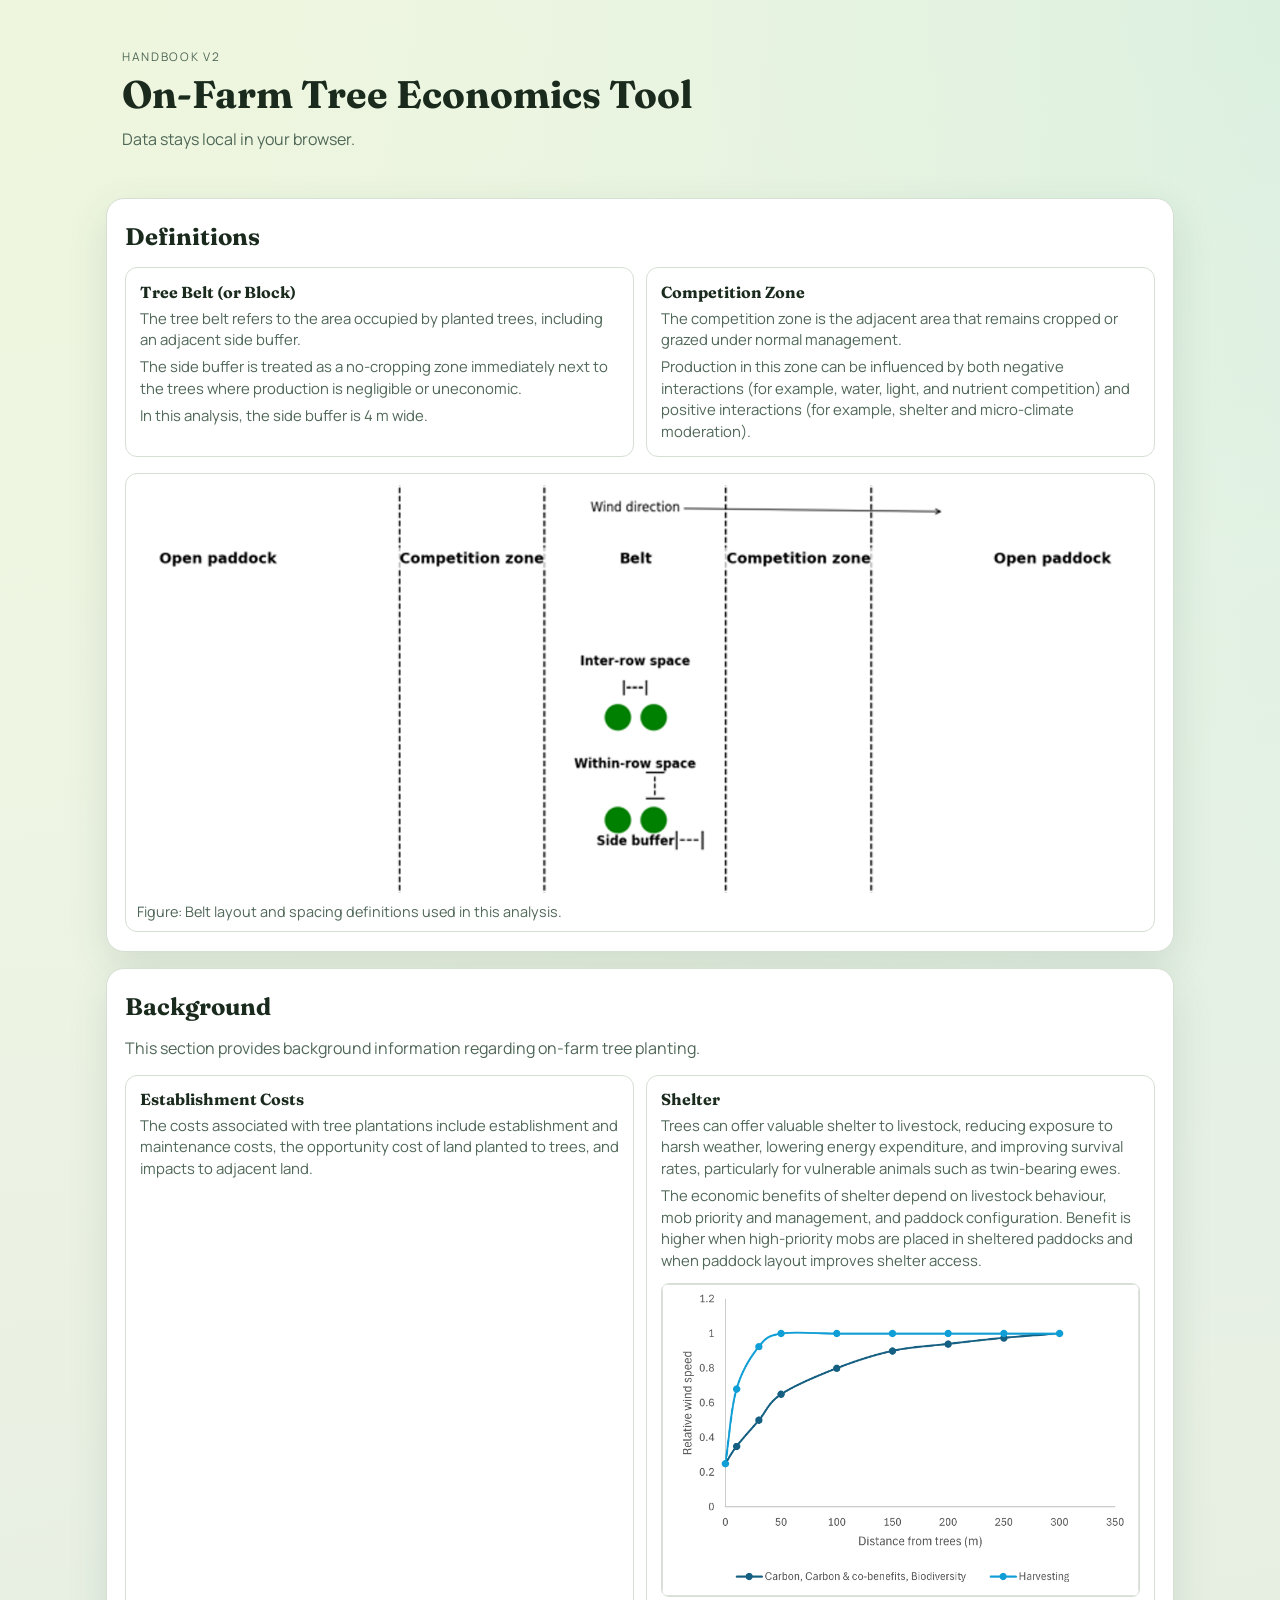
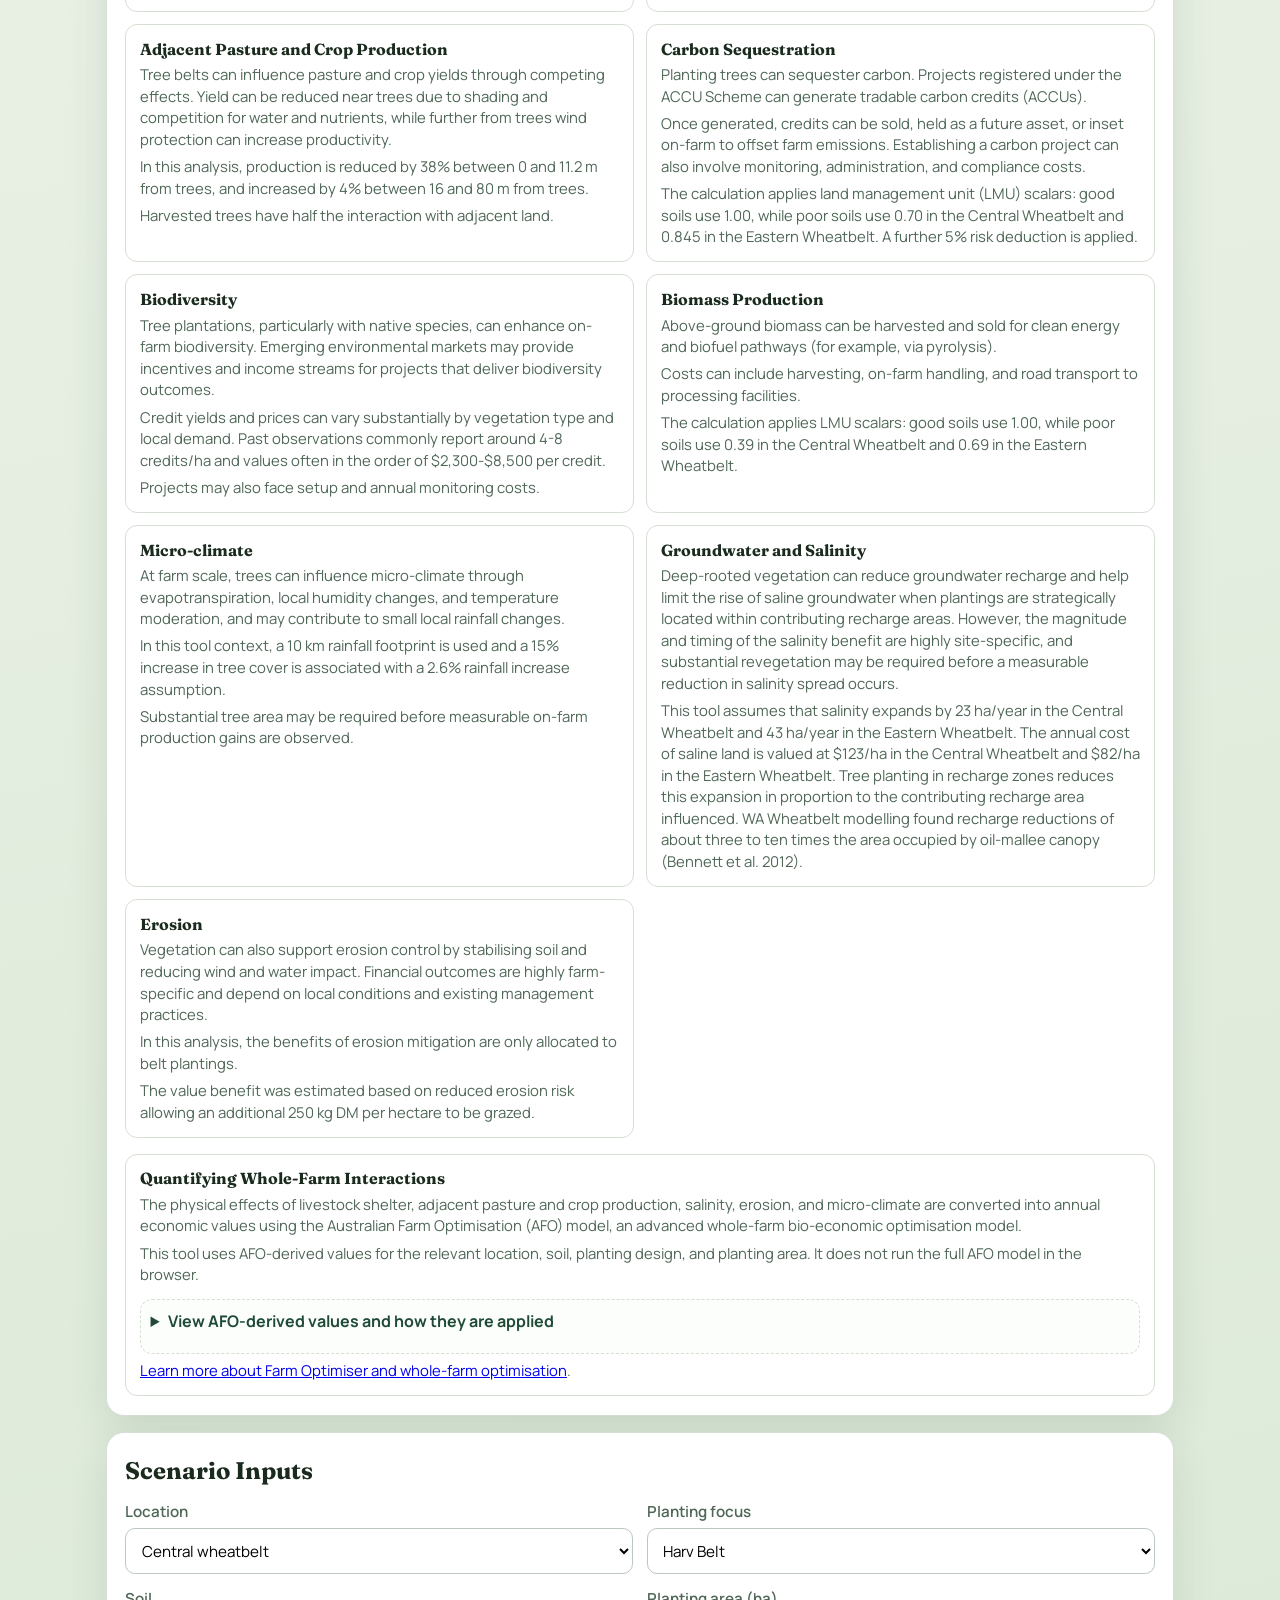
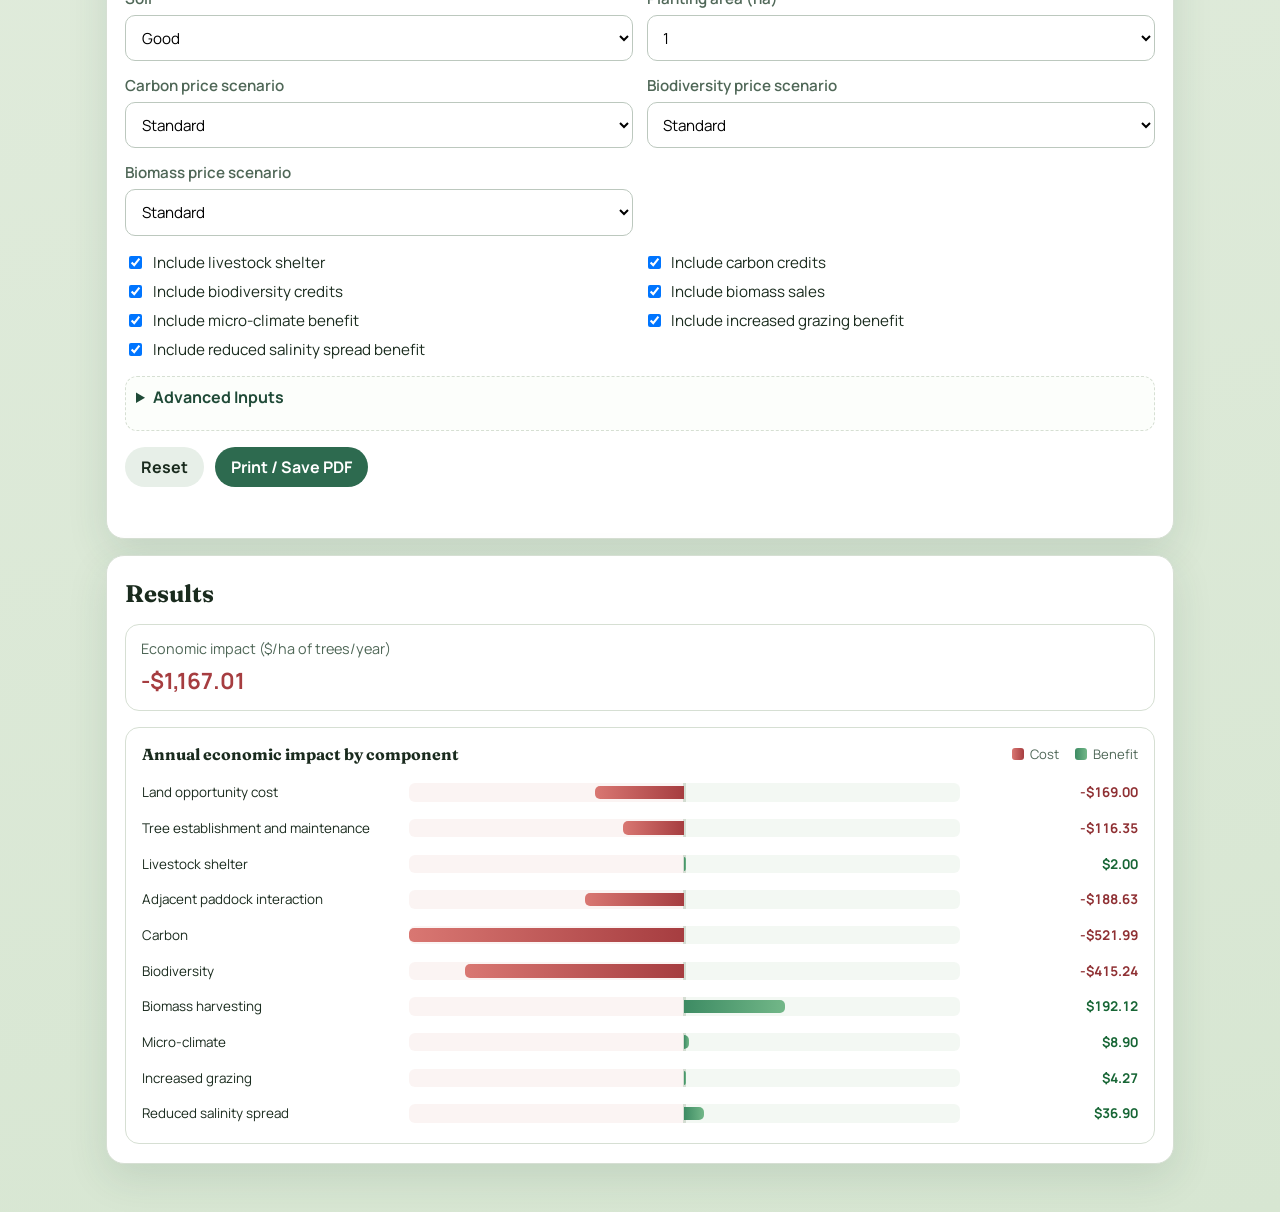
==== index.html @ 4e2c9542 "add a grph for the output" ====
<!doctype html>
<html lang="en">
<head>
  <meta charset="utf-8">
  <meta name="viewport" content="width=device-width, initial-scale=1">
  <title>NRM Handbook Tool</title>
  <link rel="preconnect" href="https://fonts.googleapis.com">
  <link rel="preconnect" href="https://fonts.gstatic.com" crossorigin>
  <link href="https://fonts.googleapis.com/css2?family=Fraunces:wght@500;700&family=Manrope:wght@400;600;700&display=swap" rel="stylesheet">
  <link rel="stylesheet" href="./styles.css">
</head>
<body>
  <main class="app">
    <header class="hero">
      <p class="eyebrow">Handbook v2</p>
      <h1>On-Farm Tree Economics Tool</h1>
      <p class="subhead">Data stays local in your browser.</p>
    </header>

    <section class="panel">
      <h2>Definitions</h2>
      <div class="background-grid">
        <article class="background-card">
          <h3>Tree Belt (or Block)</h3>
          <p>The tree belt refers to the area occupied by planted trees, including an adjacent side buffer.</p>
          <p>The side buffer is treated as a no-cropping zone immediately next to the trees where production is negligible or uneconomic.</p>
          <p>In this analysis, the side buffer is 4 m wide.</p>
        </article>
        <article class="background-card">
          <h3>Competition Zone</h3>
          <p>The competition zone is the adjacent area that remains cropped or grazed under normal management.</p>
          <p>Production in this zone can be influenced by both negative interactions (for example, water, light, and nutrient competition) and positive interactions (for example, shelter and micro-climate moderation).</p>
        </article>
      </div>
      <figure class="definition-figure">
        <img src="./assets/definitions-figure.png" alt="Tree belt layout diagram showing open paddock, competition zones, belt, wind direction, and spacing terms.">
        <figcaption>Figure: Belt layout and spacing definitions used in this analysis.</figcaption>
      </figure>
    </section>

    <section class="panel">
      <h2>Background</h2>
      <p class="subhead">
        This section provides background information regarding on-farm tree planting.
      </p>
      <div class="background-grid">
        <article class="background-card">
          <h3>Establishment Costs</h3>
          <p>The costs associated with tree plantations include establishment and maintenance costs, the opportunity cost of land planted to trees, and impacts to adjacent land.</p>
        </article>
        <article class="background-card">
          <h3>Shelter</h3>
          <p>Trees can offer valuable shelter to livestock, reducing exposure to harsh weather, lowering energy expenditure, and improving survival rates, particularly for vulnerable animals such as twin-bearing ewes.</p>
          <p>The economic benefits of shelter depend on livestock behaviour, mob priority and management, and paddock configuration. Benefit is higher when high-priority mobs are placed in sheltered paddocks and when paddock layout improves shelter access.</p>
          <figure class="inline-figure">
            <img src="./assets/shelter.png" alt="Shelter zone illustration for paddocks and tree belt configuration.">
          </figure>
        </article>
        <article class="background-card">
          <h3>Adjacent Pasture and Crop Production</h3>
          <p>Tree belts can influence pasture and crop yields through competing effects. Yield can be reduced near trees due to shading and competition for water and nutrients, while further from trees wind protection can increase productivity.</p>
          <p>In this analysis, production is reduced by 38% between 0 and 11.2 m from trees, and increased by 4% between 16 and 80 m from trees.</p>
          <p>Harvested trees have half the interaction with adjacent land.</p>
        </article>
        <article class="background-card">
          <h3>Carbon Sequestration</h3>
          <p>Planting trees can sequester carbon. Projects registered under the ACCU Scheme can generate tradable carbon credits (ACCUs).</p>
          <p>Once generated, credits can be sold, held as a future asset, or inset on-farm to offset farm emissions. Establishing a carbon project can also involve monitoring, administration, and compliance costs.</p>
          <p>The calculation applies land management unit (LMU) scalars: good soils use 1.00, while poor soils use 0.70 in the Central Wheatbelt and 0.845 in the Eastern Wheatbelt. A further 5% risk deduction is applied.</p>
        </article>
        <article class="background-card">
          <h3>Biodiversity</h3>
          <p>Tree plantations, particularly with native species, can enhance on-farm biodiversity. Emerging environmental markets may provide incentives and income streams for projects that deliver biodiversity outcomes.</p>
          <p>Credit yields and prices can vary substantially by vegetation type and local demand. Past observations commonly report around 4-8 credits/ha and values often in the order of $2,300-$8,500 per credit.</p>
          <p>Projects may also face setup and annual monitoring costs.</p>
        </article>
        <article class="background-card">
          <h3>Biomass Production</h3>
          <p>Above-ground biomass can be harvested and sold for clean energy and biofuel pathways (for example, via pyrolysis).</p>
          <p>Costs can include harvesting, on-farm handling, and road transport to processing facilities.</p>
          <p>The calculation applies LMU scalars: good soils use 1.00, while poor soils use 0.39 in the Central Wheatbelt and 0.69 in the Eastern Wheatbelt.</p>
        </article>
        <article class="background-card">
          <h3>Micro-climate</h3>
          <p>At farm scale, trees can influence micro-climate through evapotranspiration, local humidity changes, and temperature moderation, and may contribute to small local rainfall changes.</p>
          <p>In this tool context, a 10 km rainfall footprint is used and a 15% increase in tree cover is associated with a 2.6% rainfall increase assumption.</p>
          <p>Substantial tree area may be required before measurable on-farm production gains are observed.</p>
        </article>
        <article class="background-card">
          <h3>Groundwater and Salinity</h3>
          <p>Deep-rooted vegetation can reduce groundwater recharge and help limit the rise of saline groundwater when plantings are strategically located within contributing recharge areas. However, the magnitude and timing of the salinity benefit are highly site-specific, and substantial revegetation may be required before a measurable reduction in salinity spread occurs.</p>
          <p>This tool assumes that salinity expands by 23 ha/year in the Central Wheatbelt and 43 ha/year in the Eastern Wheatbelt. The annual cost of saline land is valued at $123/ha in the Central Wheatbelt and $82/ha in the Eastern Wheatbelt. Tree planting in recharge zones reduces this expansion in proportion to the contributing recharge area influenced. WA Wheatbelt modelling found recharge reductions of about three to ten times the area occupied by oil-mallee canopy (Bennett et al. 2012).</p>
        </article>
        <article class="background-card">
          <h3>Erosion</h3>
          <p>Vegetation can also support erosion control by stabilising soil and reducing wind and water impact. Financial outcomes are highly farm-specific and depend on local conditions and existing management practices.</p>
          <p>In this analysis, the benefits of erosion mitigation are only allocated to belt plantings.</p>
          <p>The value benefit was estimated based on reduced erosion risk allowing an additional 250 kg DM per hectare to be grazed.</p>
        </article>
      </div>
      <article class="background-card model-note">
        <h3>Quantifying Whole-Farm Interactions</h3>
        <p>The physical effects of livestock shelter, adjacent pasture and crop production, salinity, erosion, and micro-climate are converted into annual economic values using the Australian Farm Optimisation (AFO) model, an advanced whole-farm bio-economic optimisation model.</p>
        <p>This tool uses AFO-derived values for the relevant location, soil, planting design, and planting area. It does not run the full AFO model in the browser.</p>
        <details class="interaction-details">
          <summary>View AFO-derived values and how they are applied</summary>
          <div class="table-wrap interaction-table-wrap">
            <table class="interaction-table">
              <thead>
                <tr><th>Interaction</th><th>Embedded AFO output</th><th>Varies by</th></tr>
              </thead>
              <tbody>
                <tr><td>Land opportunity cost</td><td>$23-$171.40/ha of trees/year</td><td>Region, soil and planting area</td></tr>
                <tr><td>Livestock shelter</td><td>$0-$11.75/ha of trees/year benefit</td><td>Region, planting design, soil and area</td></tr>
                <tr><td>Adjacent production</td><td>$13-$384/ha of trees/year cost</td><td>Region, planting design and soil</td></tr>
                <tr><td>Micro-climate</td><td>Central $8.90; Eastern $25.55/ha of trees/year benefit</td><td>Region and production-increase assumption</td></tr>
                <tr><td>Erosion/increased grazing</td><td>$0-$27.24/ha of trees/year benefit</td><td>Region and planting design; blocks receive zero</td></tr>
                <tr><td>Cost of saline land</td><td>Central $123; Eastern $82/ha of saline land/year</td><td>Region</td></tr>
              </tbody>
            </table>
          </div>
          <p>Land opportunity cost and adjacent production impacts are included directly in every scenario. Shelter, micro-climate, erosion and salinity benefits can be switched on or off by the user.</p>
          <p>Land, shelter, adjacent production, micro-climate and erosion values are already expressed per hectare of trees per year. The cost of saline land is instead combined with the additional saline area and the share of its contributing recharge area influenced by trees.</p>
        </details>
        <p><a href="https://farmoptimisation.com/advanced-farm-planning/" target="_blank" rel="noopener noreferrer">Learn more about Farm Optimiser and whole-farm optimisation</a>.</p>
      </article>
    </section>

    <section class="panel">
      <h2>Scenario Inputs</h2>
      <form id="calculator-form" novalidate>
        <div class="field-grid">
          <label class="field"><span>Location</span><select name="location"><option>Central wheatbelt</option><option>Eastern wheatbelt</option></select></label>
          <label class="field"><span>Planting focus</span><select name="focus"><option>Carb Block</option><option>Carb Belt</option><option>Bio Block</option><option>Harv Belt</option></select></label>
          <label class="field"><span>Soil</span><select name="soil"><option>Poor</option><option>Good</option></select></label>
          <label class="field"><span>Planting area (ha)</span><select name="area"><option value="1">1</option><option value="10">10</option><option value="100">100</option></select></label>
          <label class="field"><span>Carbon price scenario</span><select name="carbonPriceScenario"><option>Low (-50%)</option><option>Standard</option><option>High (+50%)</option></select></label>
          <label class="field"><span>Biodiversity price scenario</span><select name="biodiversityPriceScenario"><option>Low -50%</option><option>Standard</option><option>High +50%</option></select></label>
          <label class="field"><span>Biomass price scenario</span><select name="biomassPriceScenario"><option>Low -50%</option><option>Standard</option><option>High +50%</option></select></label>
        </div>

        <div class="check-grid">
          <label><input type="checkbox" name="includeShelter"> Include livestock shelter</label>
          <label><input type="checkbox" name="includeCarbon"> Include carbon credits</label>
          <label><input type="checkbox" name="includeBiodiversity"> Include biodiversity credits</label>
          <label><input type="checkbox" name="includeBiomass"> Include biomass sales</label>
          <label><input type="checkbox" name="includeMicroclimate"> Include micro-climate benefit</label>
          <label><input type="checkbox" name="includeErosion"> Include increased grazing benefit</label>
          <label><input type="checkbox" name="includeSalinity"> Include reduced salinity spread benefit</label>
        </div>

        <details>
          <summary>Advanced Inputs</summary>

          <fieldset class="assumption-group">
            <legend>Cost - Initial Costs (Site Prep)</legend>
            <div class="field-grid">
              <label class="field"><span>Ripping/Mounding ($/ha)</span><input type="number" name="costRippingMounding" step="1"></label>
              <label class="field"><span>Initial Weed Control ($/ha)</span><input type="number" name="costInitialWeed" step="1"></label>
              <label class="field"><span>Fertiliser Base ($/ha)</span><input type="number" name="costFertBaseInit" step="1"></label>
              <label class="field"><span>Fertiliser Extra if Harvested ($/ha)</span><input type="number" name="costFertExtraInitHarvest" step="1"></label>
            </div>
          </fieldset>

          <fieldset class="assumption-group">
            <legend>Cost - Initial Costs (Planting)</legend>
            <div class="field-grid">
              <label class="field"><span>Seedlings ($/plant)</span><input type="number" name="costSeedlings" step="0.1"></label>
              <label class="field"><span>Mortality (%)</span><input type="number" name="costMortality" step="0.1"></label>
              <label class="field"><span>Planting Rate (plants/day)</span><input type="number" name="plantingRate" step="1"></label>
              <label class="field"><span>Planting Equipment ($/day)</span><input type="number" name="costPlantingEquipPerDay" step="1"></label>
              <label class="field"><span>Farmer Labour - Planting ($/day)</span><input type="number" name="costPlantingLabourPerDay" step="1"></label>
            </div>
          </fieldset>

          <fieldset class="assumption-group">
            <legend>Cost - Year 1 Costs</legend>
            <div class="field-grid">
              <label class="field"><span>Weed Control ($/ha)</span><input type="number" name="costYear1Weed" step="1"></label>
              <label class="field"><span>Fertiliser Base ($/ha)</span><input type="number" name="costYear1FertBase" step="1"></label>
              <label class="field"><span>Fertiliser Extra if Harvested ($/ha)</span><input type="number" name="costYear1FertExtraHarvest" step="1"></label>
            </div>
          </fieldset>

          <fieldset class="assumption-group">
            <legend>Cost - Ongoing Costs</legend>
            <div class="field-grid">
              <label class="field"><span>Weed Control ($/ha)</span><input type="number" name="costOngoingWeed" step="1"></label>
              <label class="field"><span>Fertiliser Base ($/ha)</span><input type="number" name="costOngoingFertBase" step="1"></label>
              <label class="field"><span>Fertiliser Extra if Harvested ($/ha)</span><input type="number" name="costOngoingFertExtraHarvest" step="1"></label>
            </div>
          </fieldset>

          <fieldset class="assumption-group">
            <legend>Sequestration Costs</legend>
            <div class="field-grid">
              <label class="field"><span>Setup Monitoring and Auditing ($/farm)</span><input type="number" name="costSequestrationSetupFarm" step="1"></label>
              <label class="field"><span>Annual Monitoring and Auditing ($/ha)</span><input type="number" name="costSequestrationAnnualHa" step="1"></label>
            </div>
          </fieldset>

          <fieldset class="assumption-group">
            <legend>Biodiversity Costs and Values</legend>
            <div class="field-grid">
              <label class="field"><span>Setup Monitoring and Auditing ($/farm)</span><input type="number" name="costBiodiversitySetupFarm" step="1"></label>
              <label class="field"><span>Annual Monitoring and Auditing ($/ha)</span><input type="number" name="costBiodiversityAnnualHa" step="1"></label>
            </div>
            <div class="field-grid four-col">
              <label class="field"><span>Biodiversity Value - Carb Block ($/ha)</span><input type="number" name="biodiversityValueCarbBlock" step="1"></label>
              <label class="field"><span>Biodiversity Value - Carb Belt ($/ha)</span><input type="number" name="biodiversityValueCarbBelt" step="1"></label>
              <label class="field"><span>Biodiversity Value - Bio Block ($/ha)</span><input type="number" name="biodiversityValueBioBlock" step="1"></label>
              <label class="field"><span>Biodiversity Value - Harv Belt ($/ha)</span><input type="number" name="biodiversityValueHarvBelt" step="1"></label>
            </div>
          </fieldset>

          <fieldset class="assumption-group">
            <legend>Carbon Sequestration Values</legend>
            <div class="field-grid four-col">
              <label class="field region-input" data-region="Central wheatbelt"><span>Average Yield - Carb Block (t CO2e/ha/yr)</span><input type="number" name="carbonYieldCarbBlockCentral" step="0.01"></label>
              <label class="field region-input" data-region="Eastern wheatbelt"><span>Average Yield - Carb Block (t CO2e/ha/yr)</span><input type="number" name="carbonYieldCarbBlockEastern" step="0.01"></label>
              <label class="field region-input" data-region="Central wheatbelt"><span>Average Yield - Carb Belt (t CO2e/ha/yr)</span><input type="number" name="carbonYieldCarbBeltCentral" step="0.01"></label>
              <label class="field region-input" data-region="Eastern wheatbelt"><span>Average Yield - Carb Belt (t CO2e/ha/yr)</span><input type="number" name="carbonYieldCarbBeltEastern" step="0.01"></label>
              <label class="field region-input" data-region="Central wheatbelt"><span>Average Yield - Bio Block (t CO2e/ha/yr)</span><input type="number" name="carbonYieldBioBlockCentral" step="0.01"></label>
              <label class="field region-input" data-region="Eastern wheatbelt"><span>Average Yield - Bio Block (t CO2e/ha/yr)</span><input type="number" name="carbonYieldBioBlockEastern" step="0.01"></label>
              <label class="field region-input" data-region="Central wheatbelt"><span>Average Yield - Harv Belt (t CO2e/ha/yr)</span><input type="number" name="carbonYieldHarvBeltCentral" step="0.01"></label>
              <label class="field region-input" data-region="Eastern wheatbelt"><span>Average Yield - Harv Belt (t CO2e/ha/yr)</span><input type="number" name="carbonYieldHarvBeltEastern" step="0.01"></label>
            </div>
            <div class="field-grid">
              <label class="field"><span>Carbon Price - Standard ($/t CO2e)</span><input type="number" name="carbonPriceBase" step="1"></label>
            </div>
          </fieldset>

          <fieldset class="assumption-group">
            <legend>Biomass Harvesting</legend>
            <div class="field-grid four-col">
              <label class="field region-input" data-region="Central wheatbelt"><span>Average Yield - Carb Block (green t/ha/yr)</span><input type="number" name="biomassYieldCarbBlockCentral" step="0.01"></label>
              <label class="field region-input" data-region="Eastern wheatbelt"><span>Average Yield - Carb Block (green t/ha/yr)</span><input type="number" name="biomassYieldCarbBlockEastern" step="0.01"></label>
              <label class="field region-input" data-region="Central wheatbelt"><span>Average Yield - Carb Belt (green t/ha/yr)</span><input type="number" name="biomassYieldCarbBeltCentral" step="0.01"></label>
              <label class="field region-input" data-region="Eastern wheatbelt"><span>Average Yield - Carb Belt (green t/ha/yr)</span><input type="number" name="biomassYieldCarbBeltEastern" step="0.01"></label>
              <label class="field region-input" data-region="Central wheatbelt"><span>Average Yield - Bio Block (green t/ha/yr)</span><input type="number" name="biomassYieldBioBlockCentral" step="0.01"></label>
              <label class="field region-input" data-region="Eastern wheatbelt"><span>Average Yield - Bio Block (green t/ha/yr)</span><input type="number" name="biomassYieldBioBlockEastern" step="0.01"></label>
              <label class="field region-input" data-region="Central wheatbelt"><span>Average Yield - Harv Belt (green t/ha/yr)</span><input type="number" name="biomassYieldHarvBeltCentral" step="0.01"></label>
              <label class="field region-input" data-region="Eastern wheatbelt"><span>Average Yield - Harv Belt (green t/ha/yr)</span><input type="number" name="biomassYieldHarvBeltEastern" step="0.01"></label>
            </div>
            <div class="field-grid">
              <label class="field"><span>Biomass Price - Standard ($/t green)</span><input type="number" name="biomassPriceBase" step="1"></label>
              <label class="field"><span>Contract Cost ($/hr)</span><input type="number" name="costHarvestContractHr" step="1"></label>
              <label class="field"><span>Harvest Rate (t/hr)</span><input type="number" name="harvestRateTHr" step="1"></label>
              <label class="field"><span>Transport ($/t/km)</span><input type="number" name="costTransportPerTKm" step="1"></label>
              <label class="field"><span>Transport Distance (km)</span><input type="number" name="transportDistanceKm" step="1"></label>
            </div>
          </fieldset>

          <fieldset class="assumption-group">
            <legend>Micro-climate</legend>
            <div class="field-grid">
              <label class="field region-input" data-region="Central wheatbelt"><span>Production Increase (%)</span><input type="number" name="microIncreaseCentral" step="0.1"></label>
              <label class="field region-input" data-region="Eastern wheatbelt"><span>Production Increase (%)</span><input type="number" name="microIncreaseEastern" step="0.1"></label>
            </div>
          </fieldset>

          <fieldset class="assumption-group">
            <legend>Salinity Benefits</legend>
            <div class="field-grid">
              <label class="field region-input" data-region="Central wheatbelt"><span>Additional Saline Area (ha/year)</span><input type="number" name="salinityAdditionalAreaCentral" step="1"></label>
              <label class="field region-input" data-region="Eastern wheatbelt"><span>Additional Saline Area (ha/year)</span><input type="number" name="salinityAdditionalAreaEastern" step="1"></label>
              <label class="field region-input" data-region="Central wheatbelt"><span>Contributing Recharge Area (ha)</span><input type="number" name="salinityRechargeAreaCentral" step="1"></label>
              <label class="field region-input" data-region="Eastern wheatbelt"><span>Contributing Recharge Area (ha)</span><input type="number" name="salinityRechargeAreaEastern" step="1"></label>
              <label class="field region-input" data-region="Central wheatbelt"><span>Recharge Area Influenced per ha of Trees (ha)</span><input type="number" name="salinityRechargeInfluenceCentral" step="0.1"></label>
              <label class="field region-input" data-region="Eastern wheatbelt"><span>Recharge Area Influenced per ha of Trees (ha)</span><input type="number" name="salinityRechargeInfluenceEastern" step="0.1"></label>
            </div>
          </fieldset>
        </details>
      </form>

      <div class="actions">
        <button id="reset-btn" type="button" class="btn btn-quiet">Reset</button>
        <button id="print-btn" type="button" class="btn">Print / Save PDF</button>
      </div>
      <p id="validation-message" class="validation-message" aria-live="polite"></p>
    </section>

    <section class="panel">
      <h2>Results</h2>
      <div class="results-grid">
        <article class="result-card">
          <p class="label">Economic impact ($/ha of trees/year)</p>
          <p id="total-impact" class="value">$0</p>
        </article>
      </div>
      <figure class="component-chart-card">
        <div class="chart-heading">
          <figcaption>Annual economic impact by component</figcaption>
          <div class="chart-legend" aria-hidden="true">
            <span><i class="legend-swatch cost"></i>Cost</span>
            <span><i class="legend-swatch benefit"></i>Benefit</span>
          </div>
        </div>
        <div id="component-chart" class="component-chart" role="img" aria-label="Economic costs and benefits by component"></div>
      </figure>
    </section>
  </main>
  <script src="./app.js"></script>
</body>
</html>
---- styles.css ----
:root {
  --bg-a: #f1f5ed;
  --bg-b: #d7e6d2;
  --ink: #1a2b1e;
  --muted: #4f6757;
  --panel: #ffffff;
  --line: #d6dfd3;
  --brand: #2d6a4f;
  --brand-deep: #1f4a37;
  --good: #166534;
  --shadow: 0 14px 40px rgba(31, 74, 55, 0.12);
}

* {
  box-sizing: border-box;
}

body {
  margin: 0;
  min-height: 100vh;
  font-family: "Manrope", "Segoe UI", sans-serif;
  color: var(--ink);
  background:
    radial-gradient(circle at 0% 0%, #eef6dd 0%, transparent 35%),
    radial-gradient(circle at 100% 0%, #d7efe1 0%, transparent 30%),
    linear-gradient(170deg, var(--bg-a), var(--bg-b));
}

.app {
  max-width: 1100px;
  margin: 0 auto;
  padding: 2rem 1rem 3rem;
  display: grid;
  gap: 1rem;
}

.hero {
  padding: 1rem;
}

.eyebrow {
  margin: 0;
  letter-spacing: 0.14em;
  text-transform: uppercase;
  font-size: 0.74rem;
  color: var(--muted);
}

h1, h2 {
  font-family: "Fraunces", Georgia, serif;
  margin: 0.3rem 0 0;
}

h1 {
  font-size: clamp(1.8rem, 3vw, 2.9rem);
}

h2 {
  font-size: 1.5rem;
  margin-bottom: 1rem;
}

.subhead {
  margin-top: 0.65rem;
  max-width: 70ch;
  color: var(--muted);
}

.background-grid {
  margin-top: 1rem;
  display: grid;
  gap: 0.75rem;
  grid-template-columns: repeat(2, minmax(0, 1fr));
}

.background-card {
  border: 1px solid var(--line);
  border-radius: 12px;
  background: #fff;
  padding: 0.85rem;
}

.background-card h3 {
  margin: 0 0 0.35rem;
  font-size: 1rem;
  font-family: "Fraunces", Georgia, serif;
}

.background-card p {
  margin: 0.35rem 0 0;
  color: var(--muted);
  font-size: 0.93rem;
  line-height: 1.45;
}

.model-note {
  margin-top: 1rem;
}

.interaction-table-wrap {
  margin-top: 0.85rem;
}

.interaction-table {
  min-width: 720px;
}

.interaction-details {
  margin-top: 0.85rem;
}

.inline-figure {
  margin: 0.7rem 0 0;
}

.inline-figure img {
  width: 100%;
  height: auto;
  display: block;
  border-radius: 8px;
  border: 1px solid var(--line);
}

.definition-figure {
  margin: 1rem 0 0;
  border: 1px solid var(--line);
  border-radius: 12px;
  padding: 0.65rem;
  background: #fff;
}

.definition-figure img {
  width: 100%;
  height: auto;
  display: block;
  border-radius: 8px;
}

.definition-figure figcaption {
  margin-top: 0.55rem;
  color: var(--muted);
  font-size: 0.9rem;
}

.panel {
  background: color-mix(in hsl, var(--panel), #ffffff 15%);
  border: 1px solid var(--line);
  border-radius: 18px;
  padding: 1.15rem;
  box-shadow: var(--shadow);
}

.field-grid {
  display: grid;
  grid-template-columns: repeat(2, minmax(0, 1fr));
  gap: 0.85rem;
}

.four-col {
  grid-template-columns: repeat(4, minmax(0, 1fr));
  margin: 0.35rem 0;
}

.field {
  display: grid;
  gap: 0.4rem;
  font-size: 0.95rem;
}

.region-input[hidden] {
  display: none;
}

.field span {
  color: var(--muted);
  font-weight: 600;
}

input[type="number"] {
  width: 100%;
  padding: 0.66rem 0.7rem;
  border: 1px solid #bcc8be;
  border-radius: 10px;
  font: inherit;
}

select {
  width: 100%;
  padding: 0.66rem 0.7rem;
  border: 1px solid #bcc8be;
  border-radius: 10px;
  font: inherit;
  background: #fff;
}

input[type="number"]:focus-visible,
select:focus-visible {
  outline: 3px solid color-mix(in srgb, var(--brand) 25%, transparent);
  border-color: var(--brand);
}

.check-grid {
  display: grid;
  grid-template-columns: repeat(2, minmax(0, 1fr));
  gap: 0.5rem;
  margin-top: 1rem;
  font-size: 0.95rem;
}

.check-grid label {
  display: flex;
  gap: 0.45rem;
  align-items: center;
}

details {
  margin-top: 1rem;
  border: 1px dashed var(--line);
  border-radius: 12px;
  padding: 0.6rem;
  background: #fcfefb;
}

summary {
  cursor: pointer;
  font-weight: 700;
  color: var(--brand-deep);
  margin-bottom: 0.75rem;
}

.assumption-group {
  border: 1px solid var(--line);
  border-radius: 12px;
  padding: 0.8rem;
  margin: 0.8rem 0 0;
  background: #ffffff;
}

.assumption-group legend {
  padding: 0 0.35rem;
  color: var(--brand-deep);
  font-weight: 700;
}

.actions {
  margin-top: 1rem;
  display: flex;
  gap: 0.65rem;
}

.btn {
  cursor: pointer;
  border: 0;
  border-radius: 999px;
  padding: 0.58rem 1rem;
  background: var(--brand);
  color: #fff;
  font: inherit;
  font-weight: 700;
}

.btn:hover {
  background: var(--brand-deep);
}

.btn-quiet {
  background: #e7efe8;
  color: var(--ink);
}

.btn-quiet:hover {
  background: #d4e2d7;
}

.validation-message {
  min-height: 1.25rem;
  margin: 0.75rem 0 0;
  color: #8d2d2d;
  font-size: 0.92rem;
}

.results-grid {
  display: grid;
  grid-template-columns: repeat(2, minmax(0, 1fr));
  gap: 0.8rem;
}

.results-grid > :only-child {
  grid-column: 1 / -1;
}

.result-card {
  border: 1px solid var(--line);
  border-radius: 14px;
  padding: 0.9rem;
  background: #fff;
}

.label {
  margin: 0;
  color: var(--muted);
  font-size: 0.9rem;
}

.value {
  margin: 0.4rem 0 0;
  font-size: 1.4rem;
  font-weight: 700;
  color: var(--good);
}

.value.negative {
  color: #a63d40;
}

.component-chart-card {
  margin: 1rem 0 0;
  padding: 1rem;
  border: 1px solid var(--line);
  border-radius: 14px;
  background: #fff;
  overflow-x: auto;
}

.chart-heading {
  min-width: 680px;
  display: flex;
  justify-content: space-between;
  align-items: center;
  gap: 1rem;
  margin-bottom: 0.9rem;
}

.chart-heading figcaption {
  font-family: "Fraunces", Georgia, serif;
  font-weight: 700;
}

.chart-legend {
  display: flex;
  gap: 1rem;
  color: var(--muted);
  font-size: 0.82rem;
}

.chart-legend span {
  display: inline-flex;
  align-items: center;
  gap: 0.35rem;
}

.legend-swatch {
  width: 0.75rem;
  height: 0.75rem;
  border-radius: 3px;
}

.legend-swatch.cost,
.chart-bar.cost {
  background: linear-gradient(90deg, #d97772, #a63d40);
}

.legend-swatch.benefit,
.chart-bar.benefit {
  background: linear-gradient(90deg, #3d8b63, #72b788);
}

.component-chart {
  min-width: 680px;
  display: grid;
  gap: 0.48rem;
}

.chart-row {
  display: grid;
  grid-template-columns: minmax(150px, 1.15fr) minmax(320px, 2.5fr) minmax(105px, 0.75fr);
  align-items: center;
  gap: 0.8rem;
  min-height: 1.75rem;
}

.chart-label,
.chart-value {
  font-size: 0.84rem;
}

.chart-label {
  color: var(--ink);
}

.chart-value {
  text-align: right;
  font-variant-numeric: tabular-nums;
  font-weight: 700;
}

.chart-value.cost {
  color: #8f3033;
}

.chart-value.benefit {
  color: var(--good);
}

.chart-track {
  position: relative;
  display: block;
  height: 1.15rem;
  border-radius: 6px;
  background: linear-gradient(90deg, #fbf4f3 0 49.8%, #d4ddd2 49.8% 50.2%, #f3f8f3 50.2% 100%);
  overflow: hidden;
}

.chart-bar {
  position: absolute;
  top: 0.15rem;
  bottom: 0.15rem;
  min-width: 2px;
}

.chart-bar.cost {
  right: 50%;
  border-radius: 5px 0 0 5px;
}

.chart-bar.benefit {
  left: 50%;
  border-radius: 0 5px 5px 0;
}

.table-wrap {
  overflow-x: auto;
  margin-top: 1rem;
}

table {
  width: 100%;
  border-collapse: collapse;
  min-width: 640px;
  background: #fff;
}

caption {
  text-align: left;
  font-weight: 700;
  margin-bottom: 0.5rem;
}

th, td {
  border-bottom: 1px solid var(--line);
  padding: 0.6rem;
  text-align: left;
  font-size: 0.92rem;
}

th {
  color: var(--muted);
  font-weight: 700;
}

@media (max-width: 780px) {
  .field-grid, .results-grid, .check-grid, .background-grid {
    grid-template-columns: 1fr;
  }
}

@media print {
  body {
    background: #fff;
  }

  .app {
    max-width: 100%;
    padding: 0;
  }

  .panel {
    box-shadow: none;
  }

  .actions, .validation-message {
    display: none;
  }
}
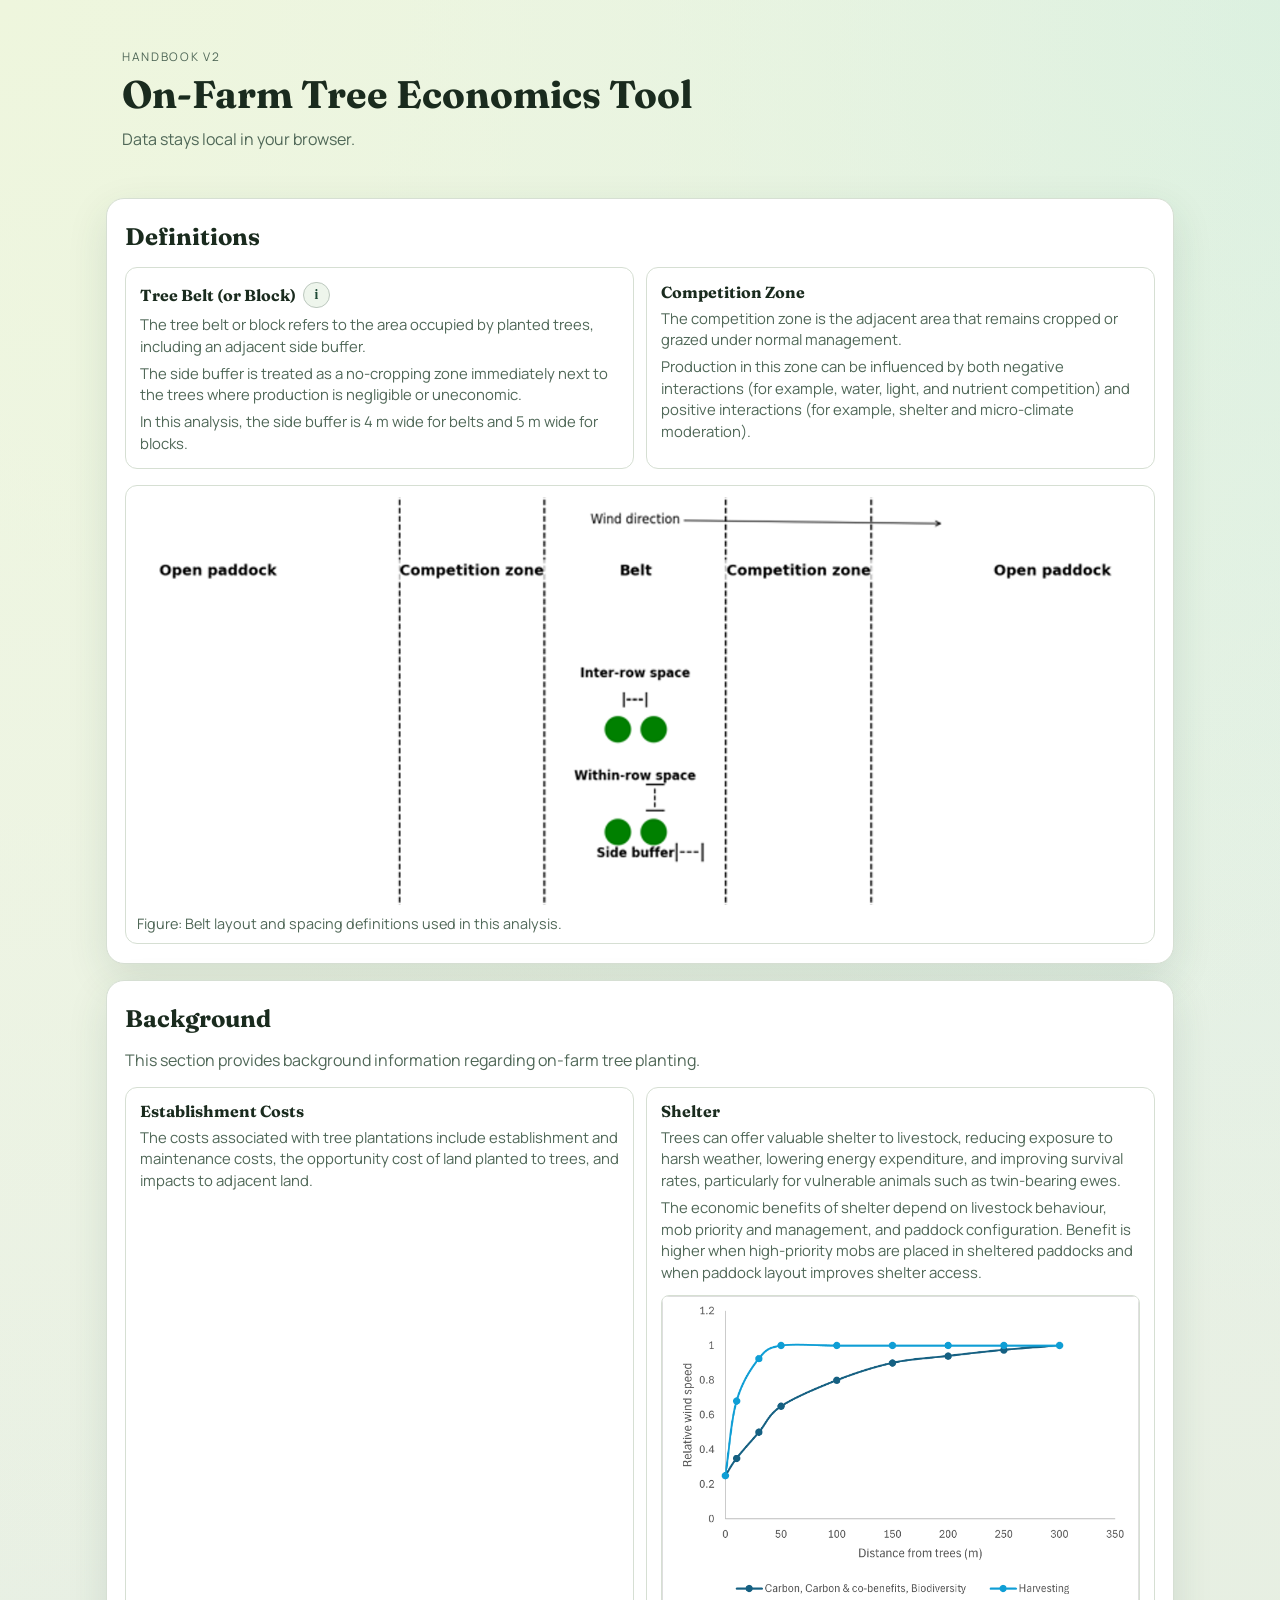
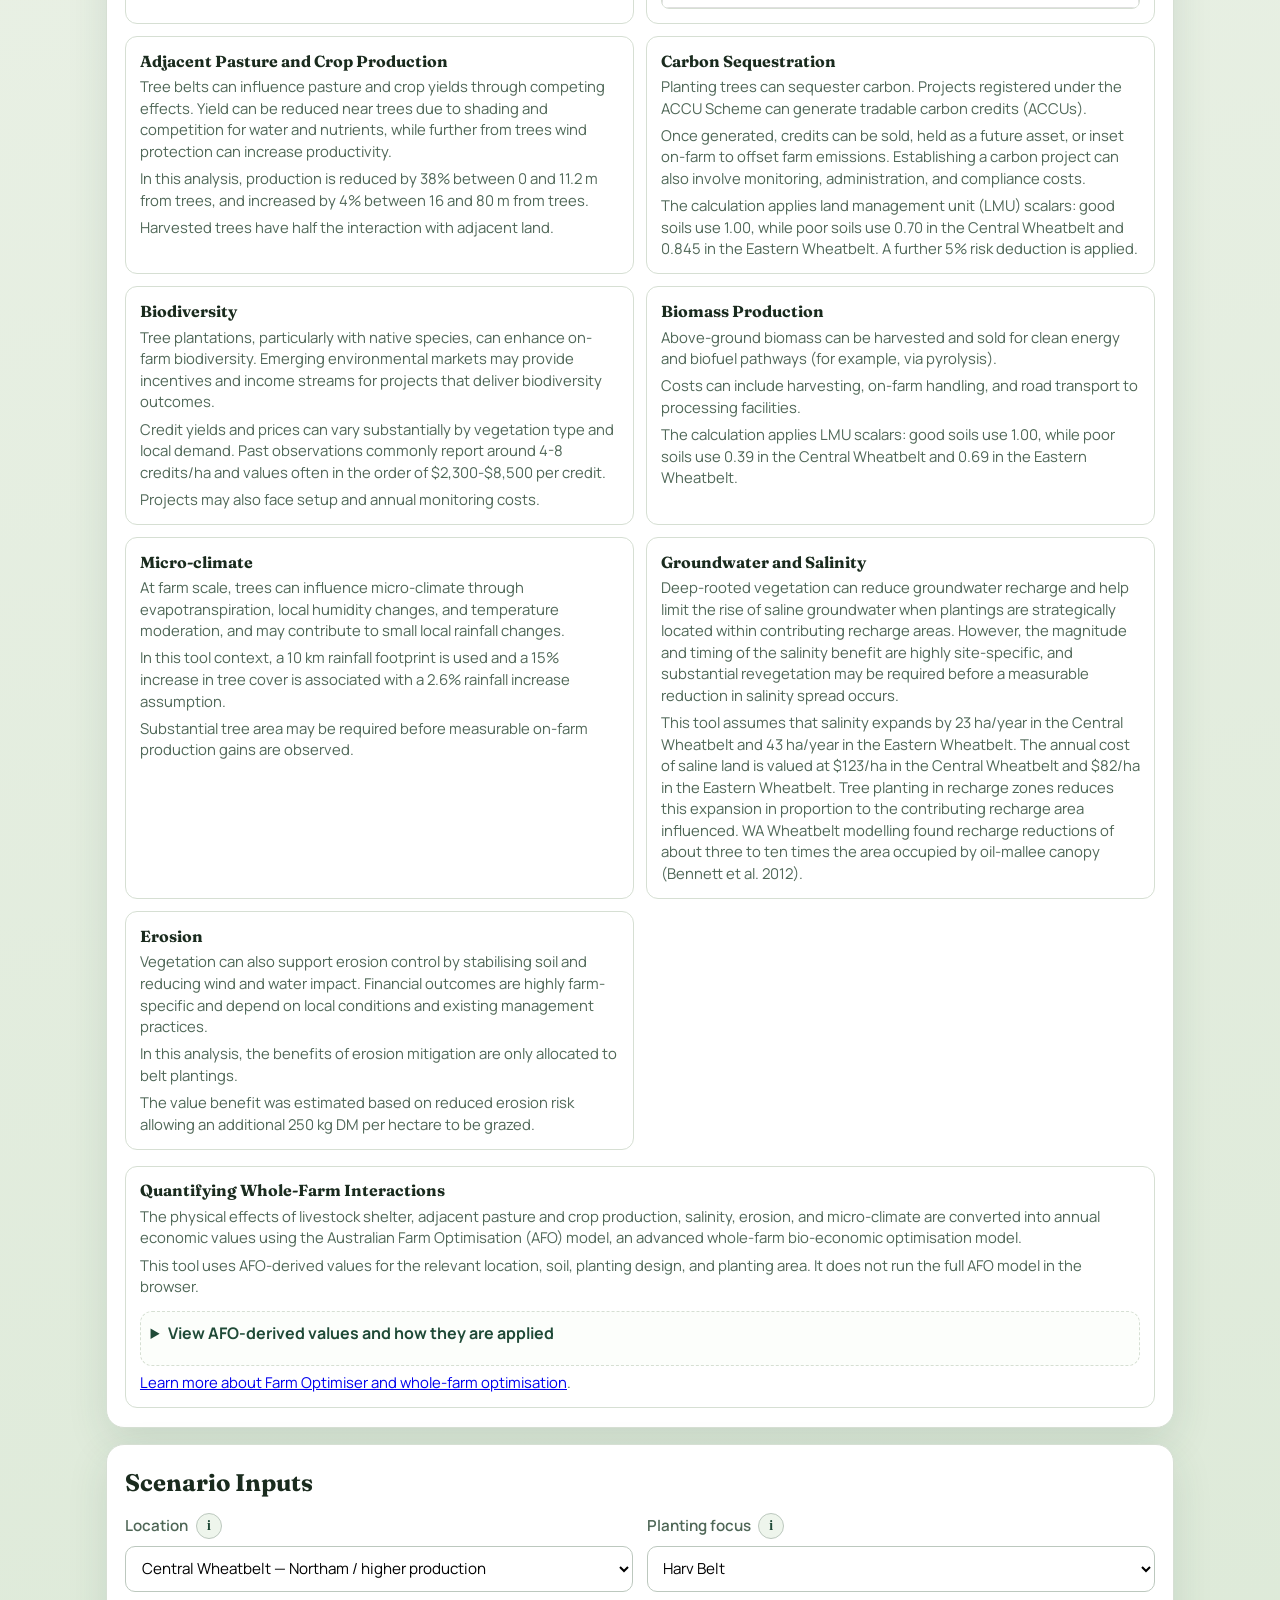
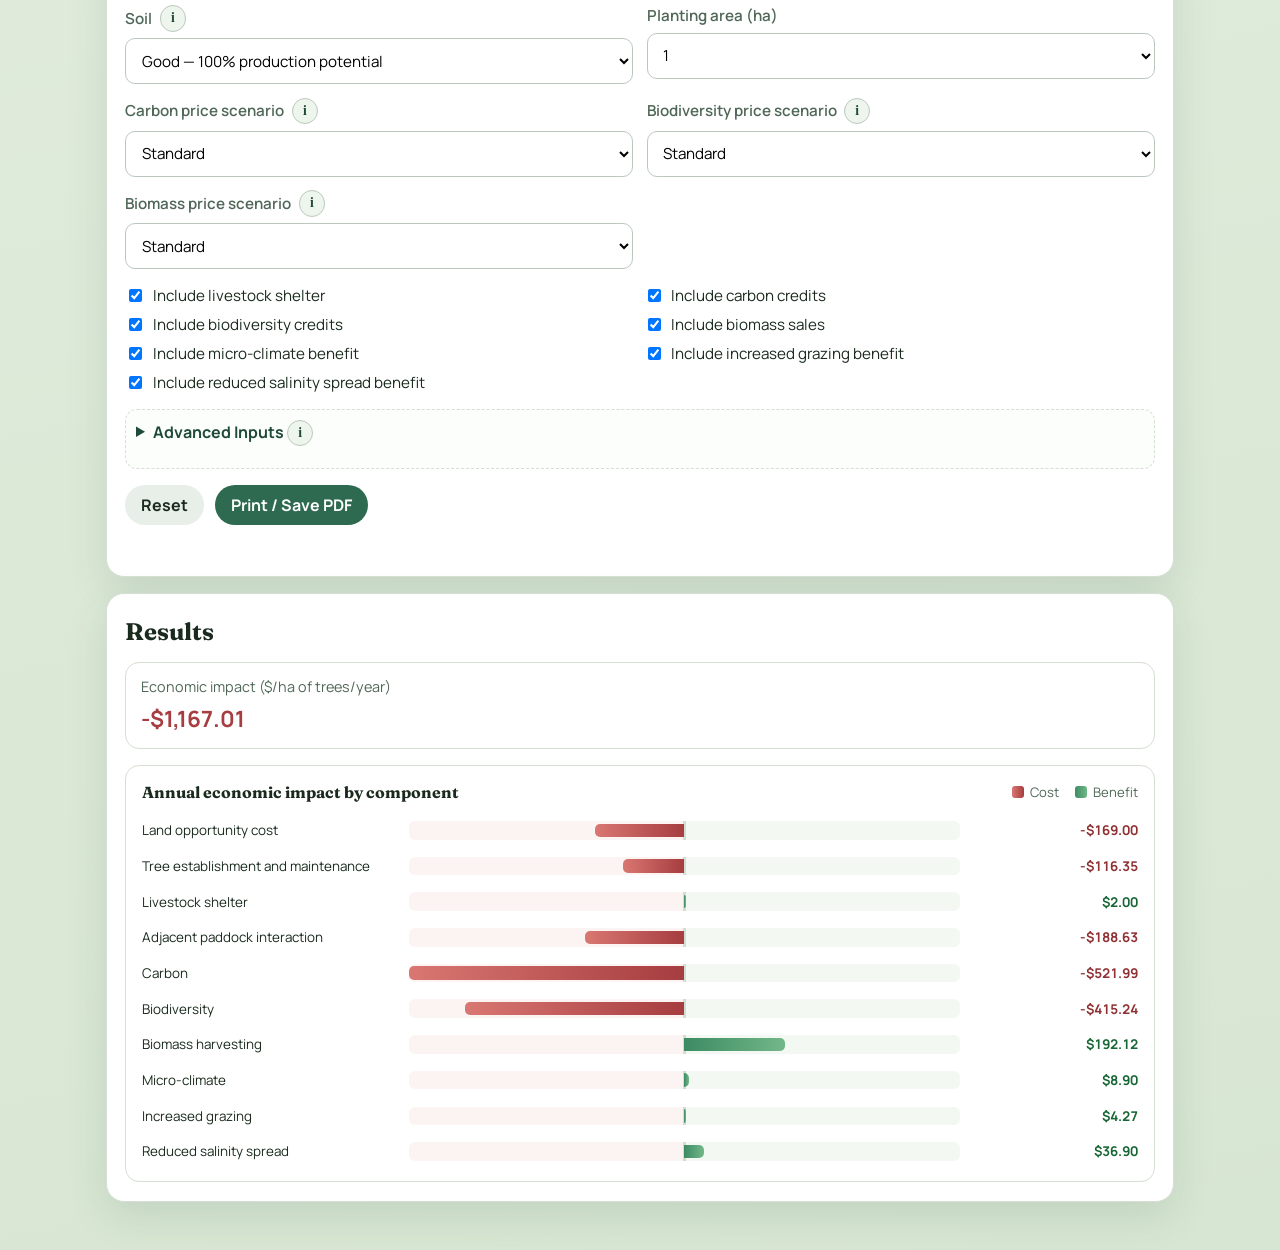
==== commit a3f88d1b: "add tool tips" ====
--- a/index.html
+++ b/index.html
@@ -21,10 +21,10 @@
       <h2>Definitions</h2>
       <div class="background-grid">
         <article class="background-card">
-          <h3>Tree Belt (or Block)</h3>
-          <p>The tree belt refers to the area occupied by planted trees, including an adjacent side buffer.</p>
+          <h3 class="label-with-info">Tree Belt (or Block) <button type="button" class="info-button" popovertarget="belt-guidance" aria-label="About belts, blocks and spacing">i</button></h3>
+          <p>The tree belt or block refers to the area occupied by planted trees, including an adjacent side buffer.</p>
           <p>The side buffer is treated as a no-cropping zone immediately next to the trees where production is negligible or uneconomic.</p>
-          <p>In this analysis, the side buffer is 4 m wide.</p>
+          <p>In this analysis, the side buffer is 4 m wide for belts and 5 m wide for blocks.</p>
         </article>
         <article class="background-card">
           <h3>Competition Zone</h3>
@@ -130,13 +130,13 @@
       <h2>Scenario Inputs</h2>
       <form id="calculator-form" novalidate>
         <div class="field-grid">
-          <label class="field"><span>Location</span><select name="location"><option>Central wheatbelt</option><option>Eastern wheatbelt</option></select></label>
-          <label class="field"><span>Planting focus</span><select name="focus"><option>Carb Block</option><option>Carb Belt</option><option>Bio Block</option><option>Harv Belt</option></select></label>
-          <label class="field"><span>Soil</span><select name="soil"><option>Poor</option><option>Good</option></select></label>
+          <div class="field"><div class="label-with-info"><label for="location">Location</label><button type="button" class="info-button" popovertarget="location-guidance" aria-label="About location and the region map">i</button></div><select id="location" name="location"><option value="Central wheatbelt">Central Wheatbelt — Northam / higher production</option><option value="Eastern wheatbelt">Eastern Wheatbelt — Merredin / lower production</option></select></div>
+          <div class="field"><div class="label-with-info"><label for="focus">Planting focus</label><button type="button" class="info-button" popovertarget="planting-guidance" aria-label="About planting focus options">i</button></div><select id="focus" name="focus"><option>Carb Block</option><option>Carb Belt</option><option>Bio Block</option><option>Harv Belt</option></select></div>
+          <div class="field"><div class="label-with-info"><label for="soil">Soil</label><button type="button" class="info-button" popovertarget="soil-guidance" aria-label="About soil production potential">i</button></div><select id="soil" name="soil"><option value="Poor">Poor — 70% production potential</option><option value="Good">Good — 100% production potential</option></select></div>
           <label class="field"><span>Planting area (ha)</span><select name="area"><option value="1">1</option><option value="10">10</option><option value="100">100</option></select></label>
-          <label class="field"><span>Carbon price scenario</span><select name="carbonPriceScenario"><option>Low (-50%)</option><option>Standard</option><option>High (+50%)</option></select></label>
-          <label class="field"><span>Biodiversity price scenario</span><select name="biodiversityPriceScenario"><option>Low -50%</option><option>Standard</option><option>High +50%</option></select></label>
-          <label class="field"><span>Biomass price scenario</span><select name="biomassPriceScenario"><option>Low -50%</option><option>Standard</option><option>High +50%</option></select></label>
+          <div class="field"><div class="label-with-info"><label for="carbon-price-scenario">Carbon price scenario</label><button type="button" class="info-button" popovertarget="price-guidance" aria-label="About carbon price scenarios">i</button></div><select id="carbon-price-scenario" name="carbonPriceScenario"><option>Low (-50%)</option><option>Standard</option><option>High (+50%)</option></select></div>
+          <div class="field"><div class="label-with-info"><label for="biodiversity-price-scenario">Biodiversity price scenario</label><button type="button" class="info-button" popovertarget="price-guidance" aria-label="About biodiversity price scenarios">i</button></div><select id="biodiversity-price-scenario" name="biodiversityPriceScenario"><option>Low -50%</option><option>Standard</option><option>High +50%</option></select></div>
+          <div class="field"><div class="label-with-info"><label for="biomass-price-scenario">Biomass price scenario</label><button type="button" class="info-button" popovertarget="price-guidance" aria-label="About biomass price scenarios">i</button></div><select id="biomass-price-scenario" name="biomassPriceScenario"><option>Low -50%</option><option>Standard</option><option>High +50%</option></select></div>
         </div>
 
         <div class="check-grid">
@@ -150,7 +150,8 @@
         </div>
 
         <details>
-          <summary>Advanced Inputs</summary>
+          <summary>Advanced Inputs <button type="button" class="info-button" popovertarget="advanced-guidance" aria-label="About using advanced inputs">i</button></summary>
+
 
           <fieldset class="assumption-group">
             <legend>Cost - Initial Costs (Site Prep)</legend>
@@ -300,6 +301,83 @@
       </figure>
     </section>
   </main>
+
+  <section id="belt-guidance" class="info-popover" popover role="dialog" aria-labelledby="belt-guidance-title">
+    <div class="popover-heading">
+      <h2 id="belt-guidance-title">Belts, blocks and spacing</h2>
+      <button type="button" class="popover-close" popovertarget="belt-guidance" popovertargetaction="hide" aria-label="Close belts, blocks and spacing help" autofocus>&times;</button>
+    </div>
+    <p>Belts are narrow strips of trees with cropping or grazing land between them. Blocks concentrate trees in a broader planted area.</p>
+    <p>The diagram shows one belt containing two tree rows. Inter-row spacing is the gap between rows within a belt; separate belts have cropping or grazing land between them.</p>
+  </section>
+
+  <section id="location-guidance" class="info-popover location-popover" popover role="dialog" aria-labelledby="location-guidance-title">
+    <div class="popover-heading">
+      <h2 id="location-guidance-title">Choosing a location</h2>
+      <button type="button" class="popover-close" popovertarget="location-guidance" popovertargetaction="hide" aria-label="Close choosing a location help" autofocus>&times;</button>
+    </div>
+    <p>The model uses representative farming systems based around Northam and Merredin to capture contrasting production conditions.</p>
+            <p>Choose <strong>Central Wheatbelt</strong> for higher-production conditions and <strong>Eastern Wheatbelt</strong> for lower-production conditions. Use the closest match to your farm's production, rather than its location alone. These settings can also represent other Wheatbelt areas with similar production.</p>
+            <p>Location mainly affects the land opportunity cost: the farming profit forgone by allocating land to trees. It also changes tree-growth assumptions and several farm benefits.</p>
+            <p>Apply care outside the Wheatbelt, where the underlying assumptions may be less suitable.</p>
+    <details class="location-map">
+          <summary>View location map</summary>
+          <figure class="definition-figure">
+            <div class="map-image">
+              <img src="./assets/wnrm-subregions.png" alt="WNRM sub-region boundaries and towns, with Northam toward the west and Merredin further east." width="2000" height="1414" loading="lazy">
+              <svg class="map-markers" viewBox="0 0 2000 1414" role="img" aria-label="Northam represents Central Wheatbelt higher-production conditions. Merredin represents Eastern Wheatbelt lower-production conditions.">
+                <g class="map-marker">
+                  <circle cx="399" cy="650" r="13" />
+                  <path d="M399 650 L475 735 L690 735" />
+                  <text x="480" y="775">Northam · Central</text>
+                  <circle cx="927" cy="583" r="13" />
+                  <path d="M927 583 L985 440 L1220 440" />
+                  <text x="990" y="420">Merredin · Eastern</text>
+                </g>
+              </svg>
+            </div>
+            <figcaption>WNRM sub-regions shown for geographic reference. The calculator's Central and Eastern Wheatbelt settings represent farming conditions and do not correspond directly to these boundaries. <a href="./assets/wnrm-subregions.pdf" target="_blank" rel="noopener noreferrer">Open the original WNRM map (PDF)</a>.</figcaption>
+          </figure>
+        </details>
+  </section>
+
+  <section id="planting-guidance" class="info-popover" popover role="dialog" aria-labelledby="planting-guidance-title">
+    <div class="popover-heading">
+      <h2 id="planting-guidance-title">Choosing a planting focus</h2>
+      <button type="button" class="popover-close" popovertarget="planting-guidance" popovertargetaction="hide" aria-label="Close choosing a planting focus help" autofocus>&times;</button>
+    </div>
+    <p><strong>Carb Block — Carbon block:</strong> A block of trees planted primarily for carbon sequestration.</p>
+            <p><strong>Carb Belt — Carbon belt:</strong> Narrow belts planted for carbon sequestration and benefits such as livestock shelter.</p>
+            <p><strong>Bio Block — Biodiversity block:</strong> A lower-density planting of trees and shrubs focused on biodiversity.</p>
+            <p><strong>Harv Belt — Harvesting belt:</strong> Belts managed for periodic biomass harvesting.</p>
+            <p>Choose the design closest to your proposed planting, then compare alternatives. The focus sets planting and management assumptions; the scenario checkboxes control which income streams and benefits are included.</p>
+            <p>Compare options using annualised economic impact in dollars per hectare of trees per year.</p>
+  </section>
+
+  <section id="soil-guidance" class="info-popover" popover role="dialog" aria-labelledby="soil-guidance-title">
+    <div class="popover-heading">
+      <h2 id="soil-guidance-title">Soil production potential</h2>
+      <button type="button" class="popover-close" popovertarget="soil-guidance" popovertargetaction="hide" aria-label="Close soil production potential help" autofocus>&times;</button>
+    </div>
+    <p>Choose for the land you intend to plant. <strong>Good represents 100% production potential</strong> for crops or pastures; <strong>Poor represents 70%</strong> of that potential under similar regional conditions.</p>
+    <p>Soil choice affects farming profit forgone, tree growth and interactions with adjacent land.</p>
+  </section>
+
+  <section id="price-guidance" class="info-popover" popover role="dialog" aria-labelledby="price-guidance-title">
+    <div class="popover-heading">
+      <h2 id="price-guidance-title">Price scenarios</h2>
+      <button type="button" class="popover-close" popovertarget="price-guidance" popovertargetaction="hide" aria-label="Close price scenarios help" autofocus>&times;</button>
+    </div>
+    <p>Standard uses the price or value in Advanced Inputs. Low reduces it by 50%; High increases it by 50%.</p>
+  </section>
+
+  <section id="advanced-guidance" class="info-popover" popover role="dialog" aria-labelledby="advanced-guidance-title">
+    <div class="popover-heading">
+      <h2 id="advanced-guidance-title">Advanced inputs</h2>
+      <button type="button" class="popover-close" popovertarget="advanced-guidance" popovertargetaction="hide" aria-label="Close advanced inputs help" autofocus>&times;</button>
+    </div>
+    <p>These inputs start with default assumptions. Change only the values for which you have better information; all other values keep their current settings. Leave existing values in place rather than clearing fields, as blanks do not restore defaults. Changes are saved in this browser. Use Reset to restore all inputs, including scenario selections, to their defaults.</p>
+  </section>
   <script src="./app.js"></script>
 </body>
 </html>
--- a/styles.css
+++ b/styles.css
@@ -143,6 +143,7 @@
 }
 
 .panel {
+  min-width: 0;
   background: color-mix(in hsl, var(--panel), #ffffff 15%);
   border: 1px solid var(--line);
   border-radius: 18px;
@@ -163,8 +164,135 @@
 
 .field {
   display: grid;
+  min-width: 0;
+  align-content: start;
   gap: 0.4rem;
   font-size: 0.95rem;
+}
+
+.label-with-info {
+  display: flex;
+  align-items: center;
+  gap: 0.45rem;
+}
+
+.field .label-with-info label {
+  color: var(--muted);
+  font-weight: 600;
+}
+
+.info-button {
+  display: inline-flex;
+  align-items: center;
+  justify-content: center;
+  flex-shrink: 0;
+  width: 1.65rem;
+  height: 1.65rem;
+  padding: 0;
+  border: 1px solid #bcc8be;
+  border-radius: 50%;
+  background: #eef5ec;
+  color: var(--brand-deep);
+  font: 700 0.85rem Georgia, serif;
+  cursor: pointer;
+  vertical-align: middle;
+}
+
+.info-button:hover,
+.popover-close:hover {
+  background: #d4e2d7;
+}
+
+.info-button:focus-visible,
+.popover-close:focus-visible {
+  outline: 3px solid var(--brand);
+  outline-offset: 3px;
+}
+
+.info-popover {
+  width: min(32rem, calc(100vw - 2rem));
+  max-height: calc(100dvh - 2rem);
+  margin: auto;
+  padding: 1.15rem;
+  overflow-y: auto;
+  border: 1px solid var(--line);
+  border-radius: 14px;
+  color: var(--ink);
+  background: #fff;
+  box-shadow: 0 18px 60px rgba(31, 74, 55, 0.25);
+}
+
+.info-popover::backdrop {
+  background: rgba(26, 43, 30, 0.12);
+}
+
+.popover-heading {
+  display: flex;
+  align-items: start;
+  justify-content: space-between;
+  gap: 0.8rem;
+  margin-bottom: 0.8rem;
+}
+
+.popover-heading h2 {
+  margin: 0;
+  font-size: 1.2rem;
+}
+
+.popover-close {
+  flex-shrink: 0;
+  width: 2rem;
+  height: 2rem;
+  padding: 0;
+  border: 0;
+  border-radius: 50%;
+  color: var(--brand-deep);
+  background: #eef5ec;
+  font: 1.5rem/1 sans-serif;
+  cursor: pointer;
+}
+
+.info-popover p {
+  margin: 0.65rem 0 0;
+  color: var(--muted);
+  font-size: 0.93rem;
+  line-height: 1.5;
+}
+
+.location-popover {
+  width: min(42rem, calc(100vw - 2rem));
+}
+
+.map-image {
+  position: relative;
+}
+
+.map-markers {
+  position: absolute;
+  inset: 0;
+  width: 100%;
+  height: 100%;
+  pointer-events: none;
+}
+
+.map-marker circle {
+  fill: var(--brand);
+  stroke: #fff;
+  stroke-width: 4;
+}
+
+.map-marker path {
+  fill: none;
+  stroke: var(--brand);
+  stroke-width: 5;
+}
+
+.map-marker text {
+  fill: var(--brand-deep);
+  stroke: #fff;
+  stroke-width: 9;
+  paint-order: stroke;
+  font: 700 34px "Manrope", "Segoe UI", sans-serif;
 }
 
 .region-input[hidden] {
@@ -478,7 +606,7 @@
     box-shadow: none;
   }
 
-  .actions, .validation-message {
+  .actions, .validation-message, .info-button, .info-popover {
     display: none;
   }
 }
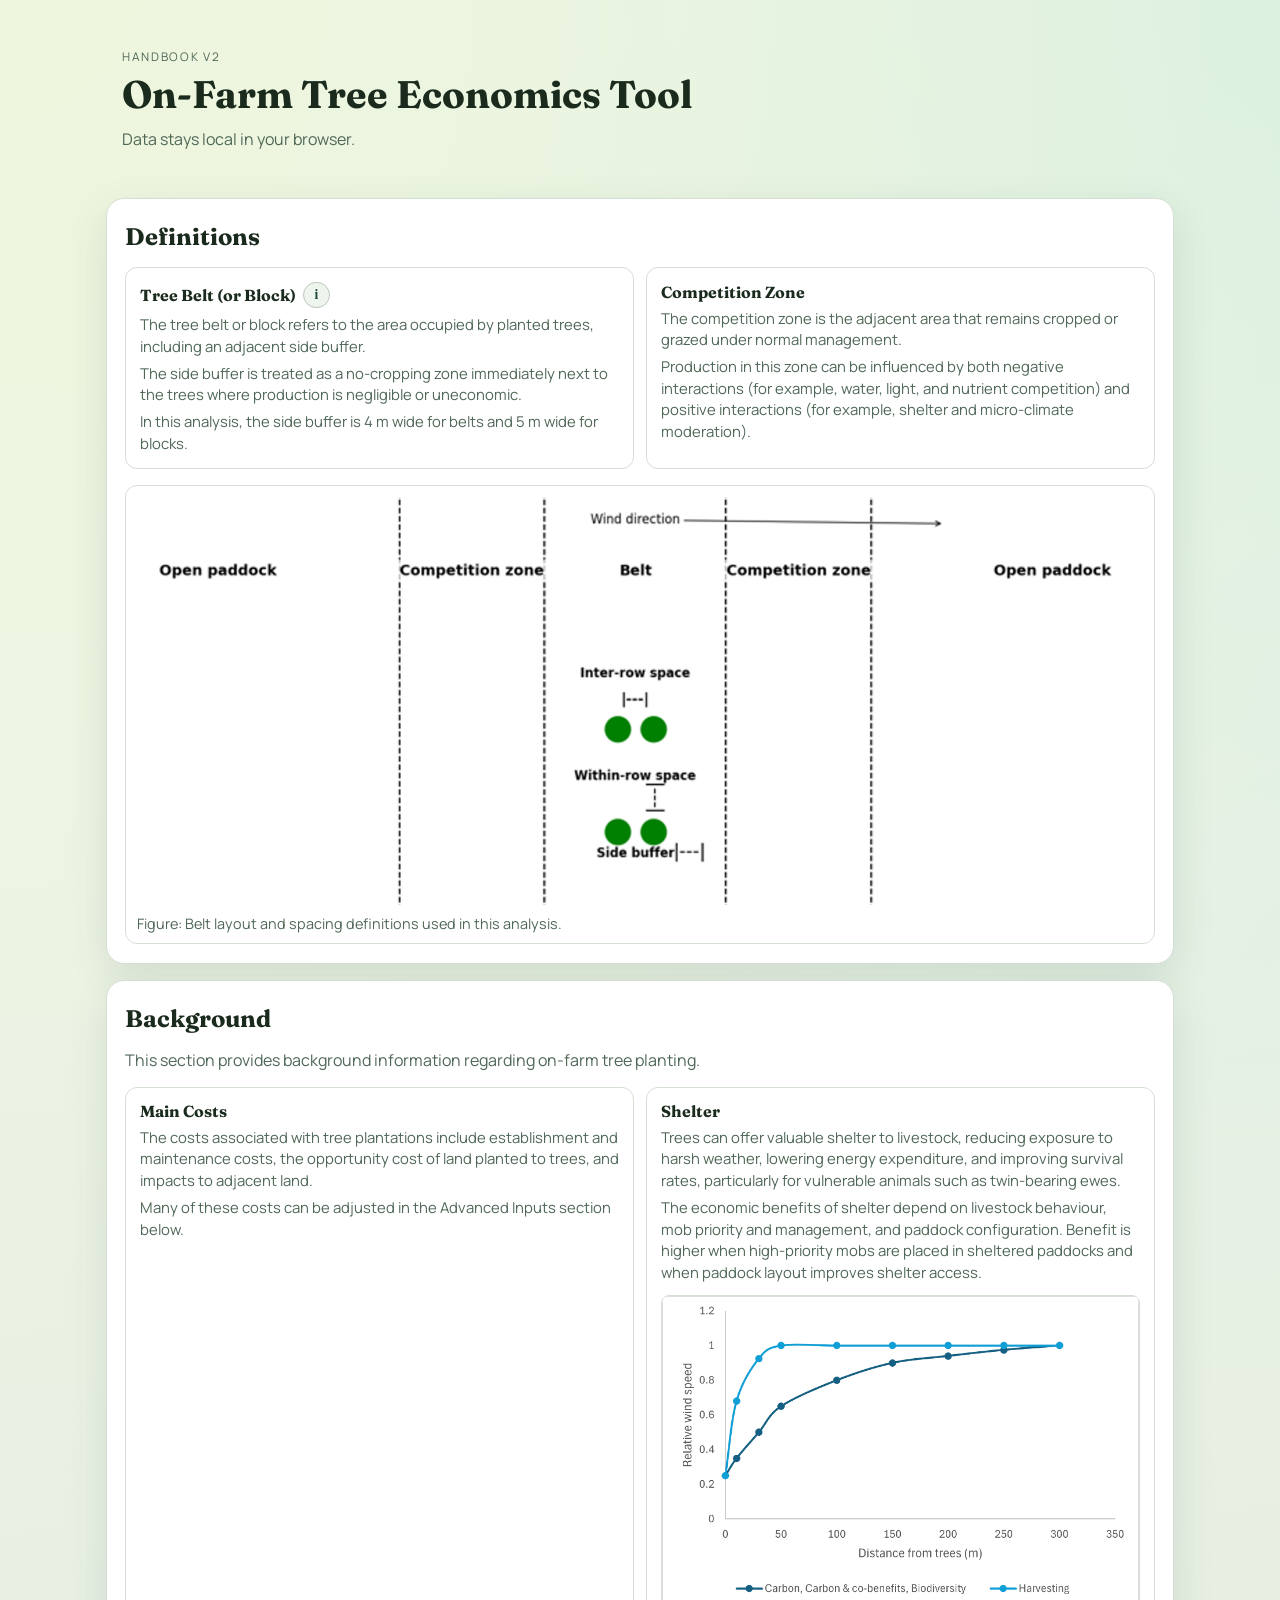
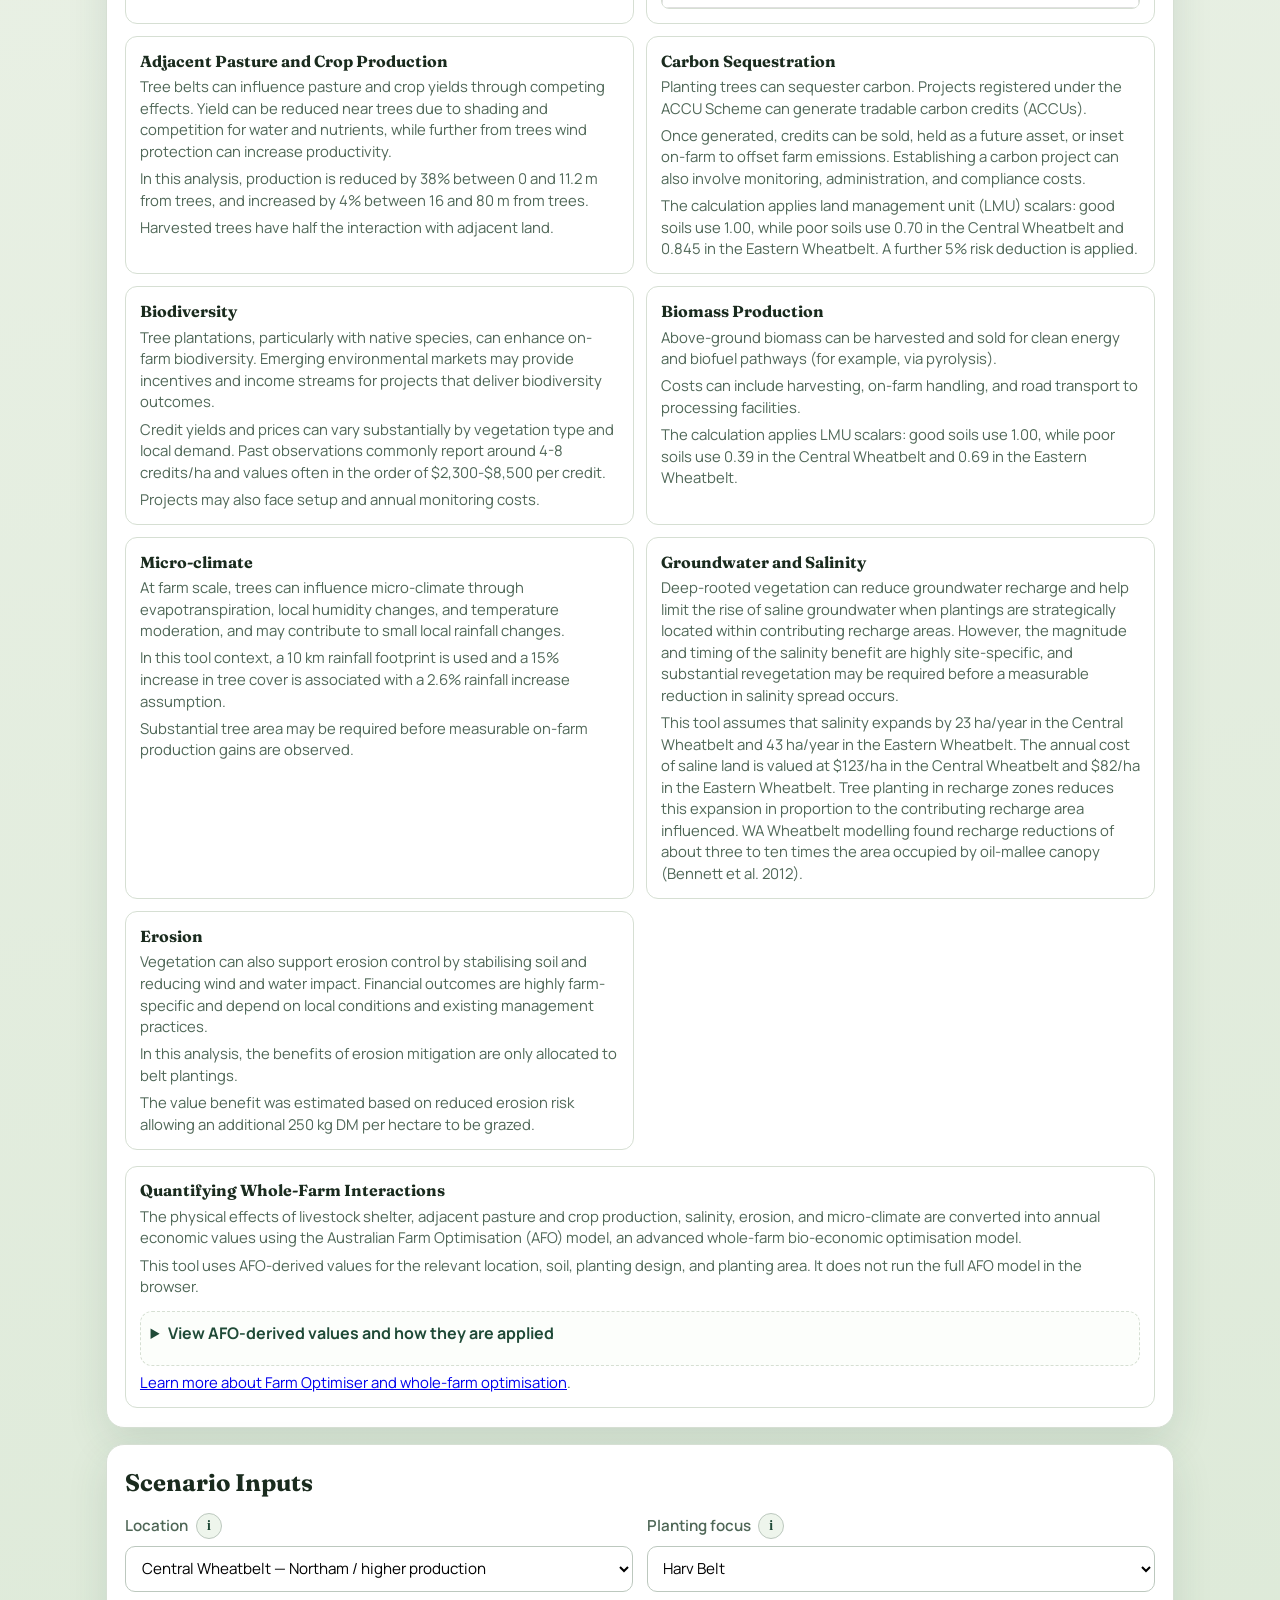
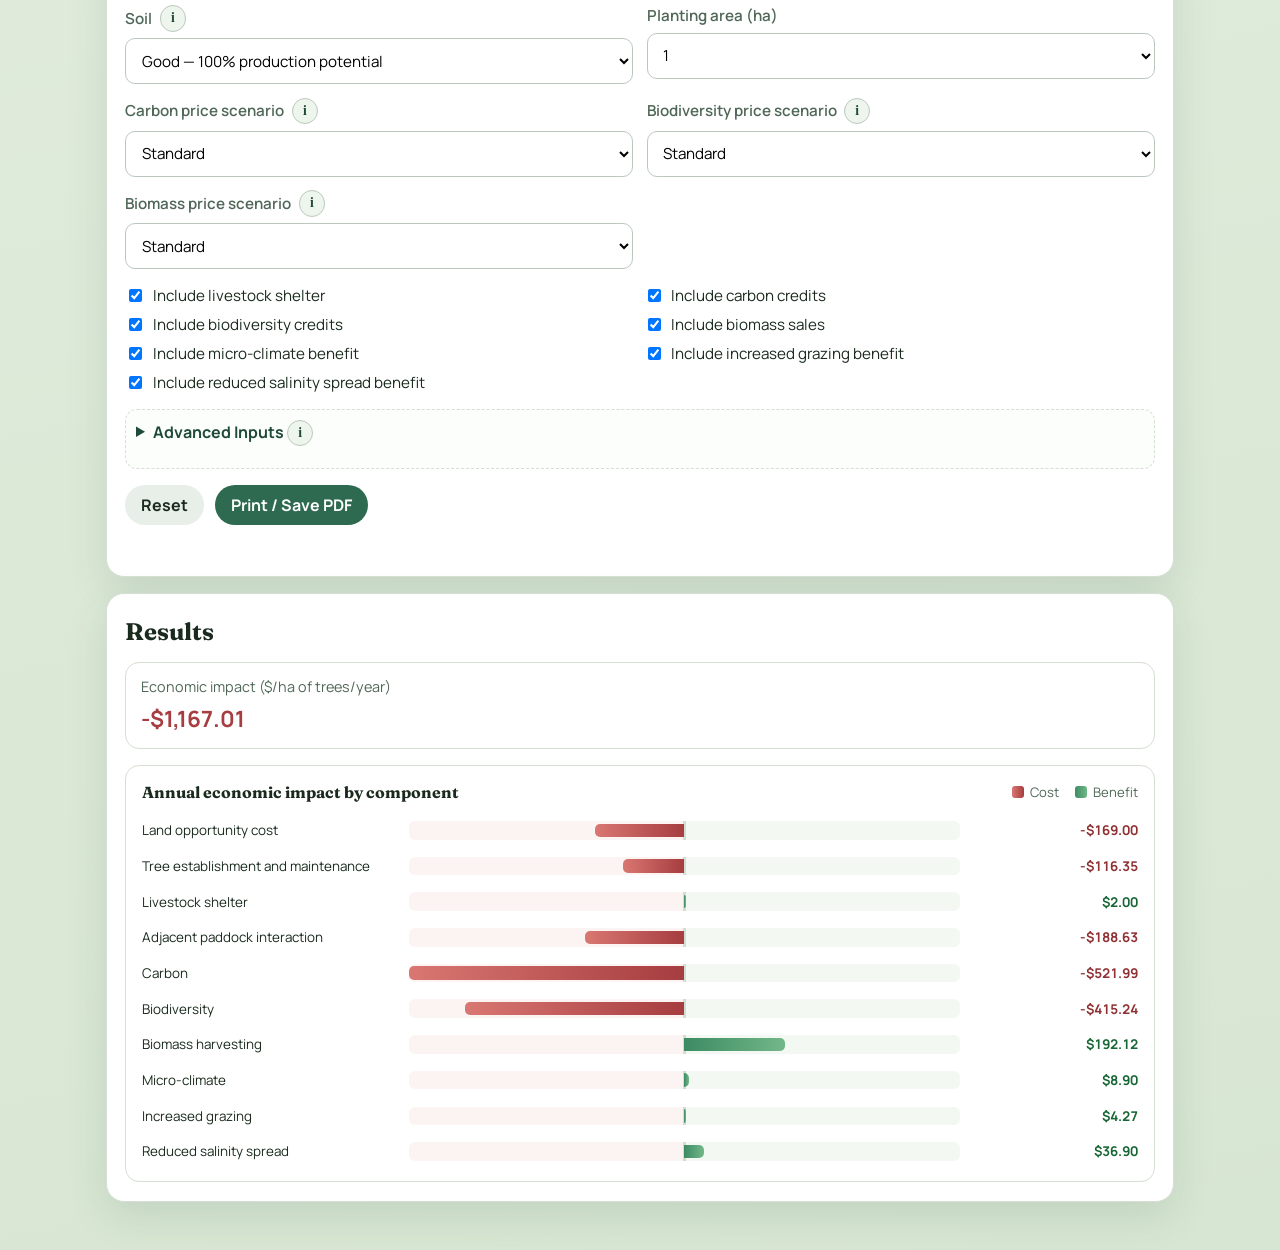
==== commit 92adcfa6: "name tweak" ====
--- a/index.html
+++ b/index.html
@@ -45,8 +45,9 @@
       </p>
       <div class="background-grid">
         <article class="background-card">
-          <h3>Establishment Costs</h3>
+          <h3>Main Costs</h3>
           <p>The costs associated with tree plantations include establishment and maintenance costs, the opportunity cost of land planted to trees, and impacts to adjacent land.</p>
+          <p>Many of these costs can be adjusted in the Advanced Inputs section below.</p>
         </article>
         <article class="background-card">
           <h3>Shelter</h3>
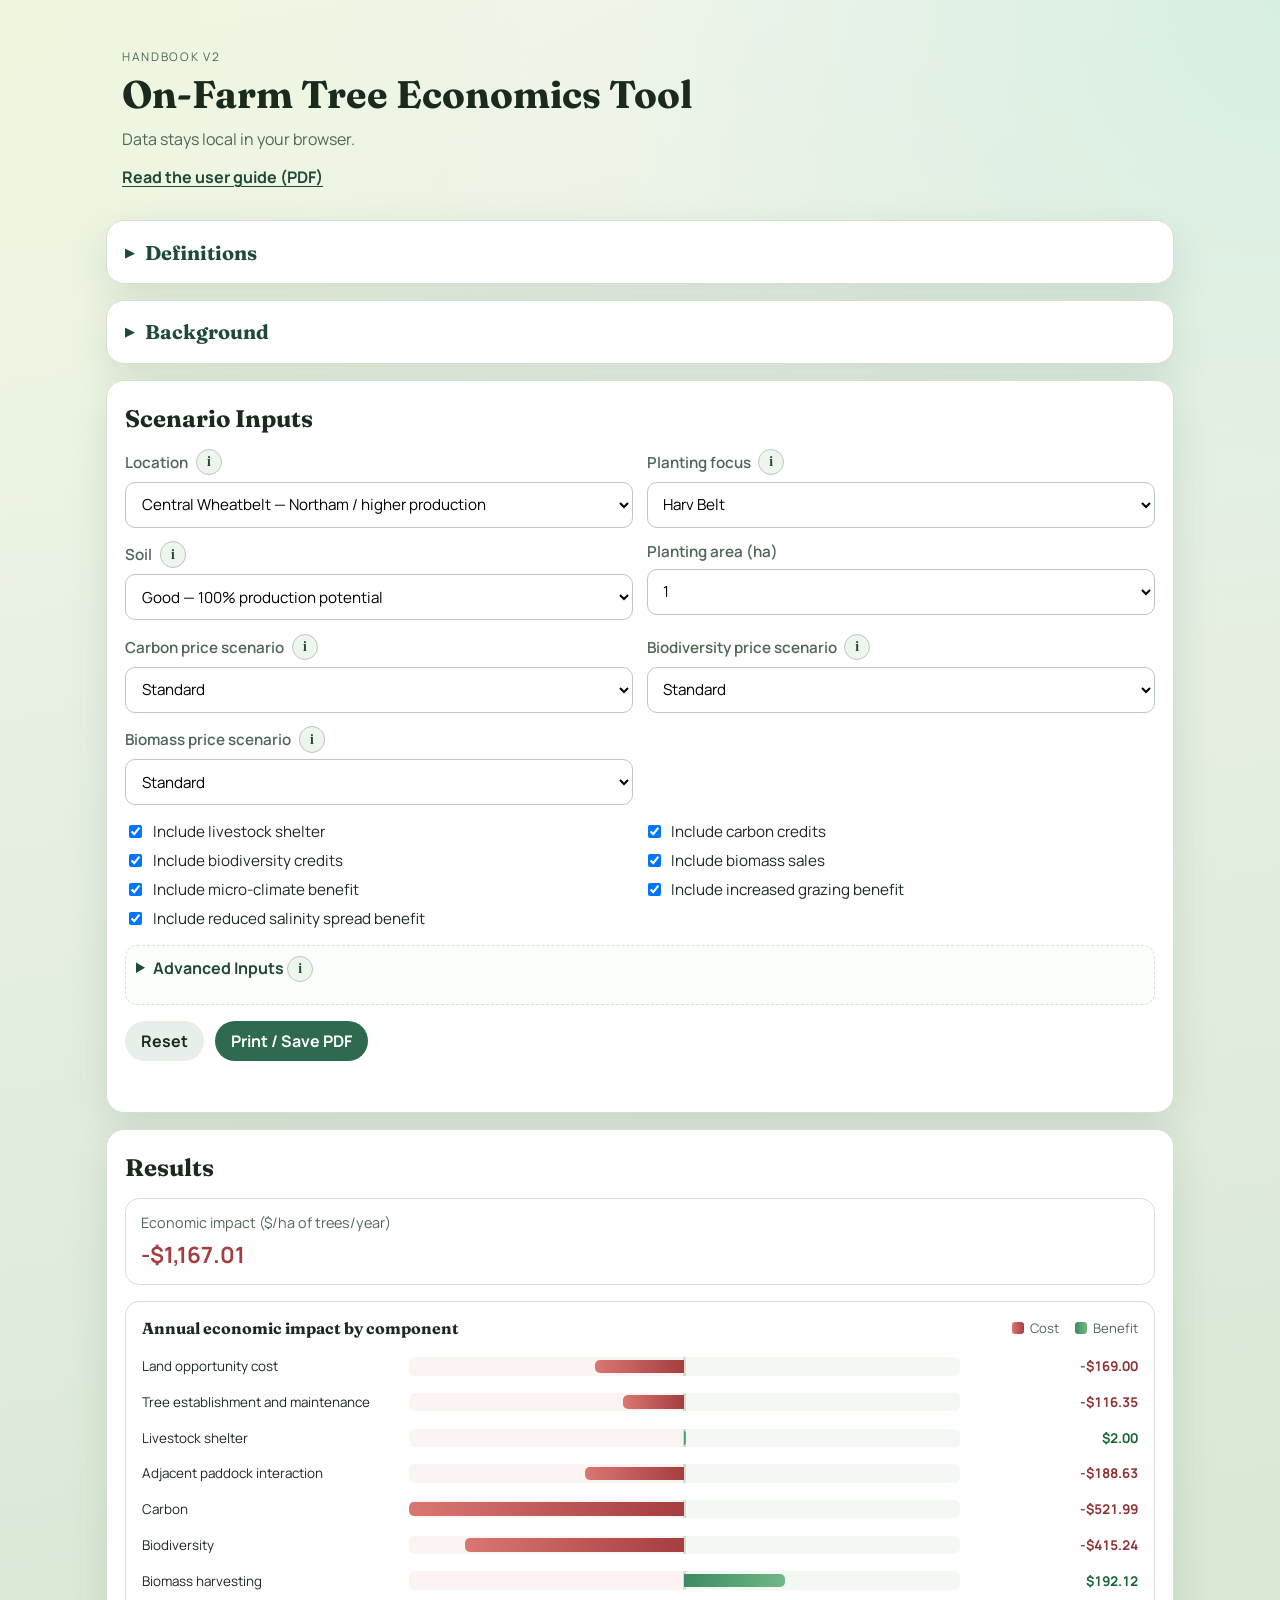
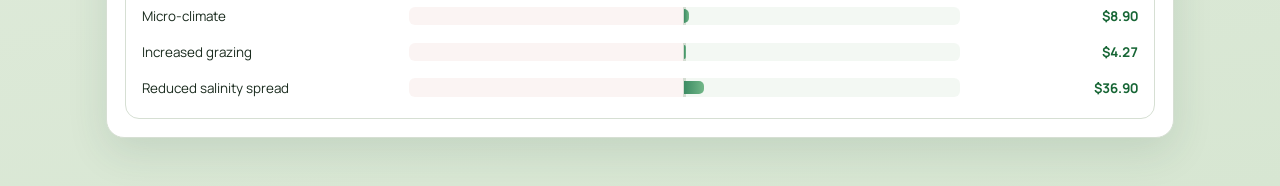
==== commit 4332ec3b: "Implemented point 1: Definitions and Background are now collapsible and closed by default, with a vi" ====
--- a/index.html
+++ b/index.html
@@ -15,10 +15,11 @@
       <p class="eyebrow">Handbook v2</p>
       <h1>On-Farm Tree Economics Tool</h1>
       <p class="subhead">Data stays local in your browser.</p>
+      <a class="guide-link" href="./docs/Tree%20Economics%20Tool%20-%20User%20Guide.pdf" target="_blank" rel="noopener noreferrer">Read the user guide (PDF)</a>
     </header>
 
-    <section class="panel">
-      <h2>Definitions</h2>
+    <details class="panel intro-panel">
+      <summary><h2>Definitions</h2></summary>
       <div class="background-grid">
         <article class="background-card">
           <h3 class="label-with-info">Tree Belt (or Block) <button type="button" class="info-button" popovertarget="belt-guidance" aria-label="About belts, blocks and spacing">i</button></h3>
@@ -36,10 +37,10 @@
         <img src="./assets/definitions-figure.png" alt="Tree belt layout diagram showing open paddock, competition zones, belt, wind direction, and spacing terms.">
         <figcaption>Figure: Belt layout and spacing definitions used in this analysis.</figcaption>
       </figure>
-    </section>
-
-    <section class="panel">
-      <h2>Background</h2>
+    </details>
+
+    <details class="panel intro-panel">
+      <summary><h2>Background</h2></summary>
       <p class="subhead">
         This section provides background information regarding on-farm tree planting.
       </p>
@@ -125,7 +126,7 @@
         </details>
         <p><a href="https://farmoptimisation.com/advanced-farm-planning/" target="_blank" rel="noopener noreferrer">Learn more about Farm Optimiser and whole-farm optimisation</a>.</p>
       </article>
-    </section>
+    </details>
 
     <section class="panel">
       <h2>Scenario Inputs</h2>
--- a/styles.css
+++ b/styles.css
@@ -356,6 +356,56 @@
   margin-bottom: 0.75rem;
 }
 
+.guide-link {
+  color: var(--brand-deep);
+  font-weight: 700;
+  text-underline-offset: 0.2em;
+}
+
+.intro-panel {
+  margin-top: 0;
+  padding: 1.15rem;
+  border: 1px solid var(--line);
+  background: var(--panel);
+}
+
+.intro-panel > summary {
+  display: flex;
+  align-items: center;
+  gap: 0.65rem;
+  margin-bottom: 0;
+  list-style: none;
+}
+
+.intro-panel > summary::-webkit-details-marker {
+  display: none;
+}
+
+.intro-panel > summary::before {
+  content: "\25B6";
+  font-size: 0.75rem;
+}
+
+.intro-panel[open] > summary::before {
+  transform: rotate(90deg);
+}
+
+.intro-panel[open] > summary {
+  margin-bottom: 1rem;
+}
+
+.intro-panel > summary h2 {
+  margin: 0;
+  font-size: 1.25rem;
+}
+
+.intro-panel > summary:focus-visible,
+.guide-link:focus-visible {
+  outline: 3px solid var(--brand);
+  outline-offset: 4px;
+  border-radius: 4px;
+}
+
 .assumption-group {
   border: 1px solid var(--line);
   border-radius: 12px;
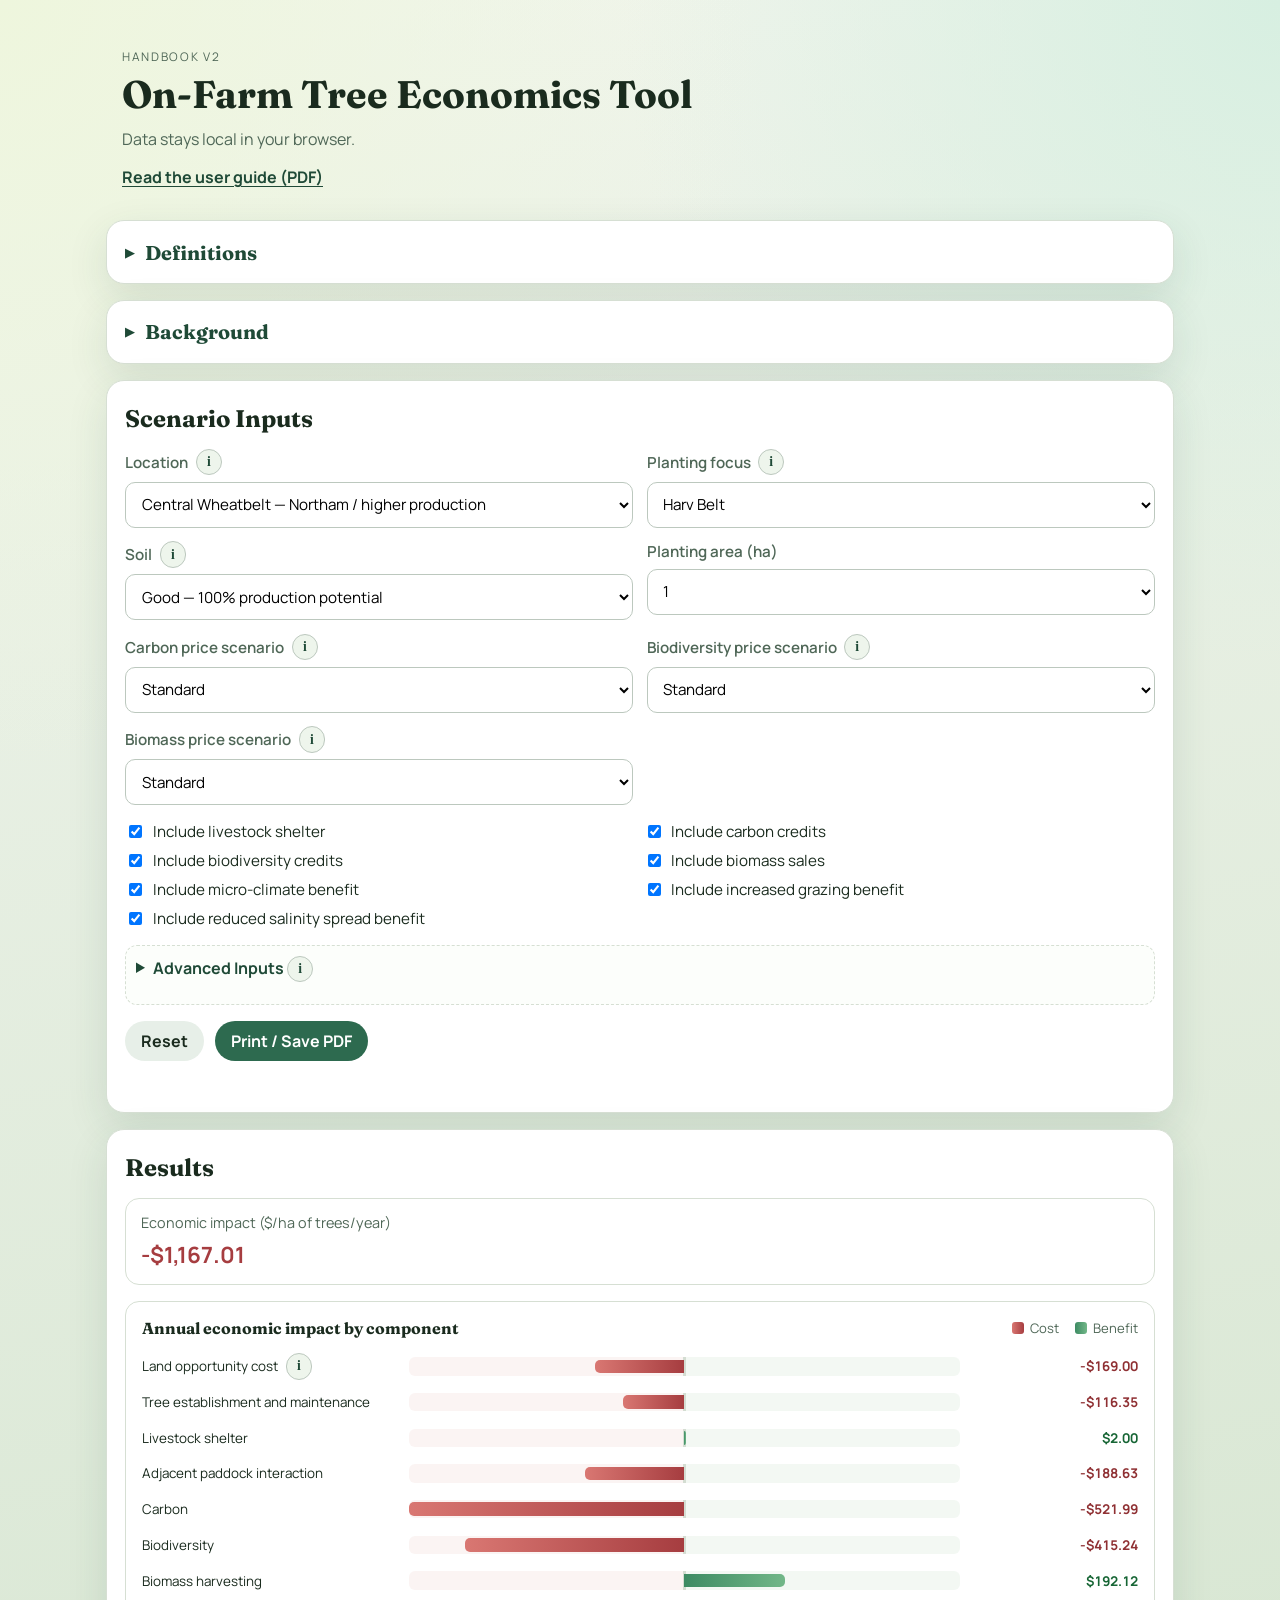
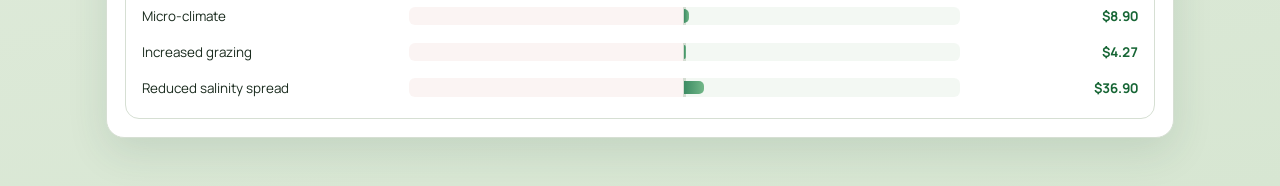
==== commit d4a49809: "Explain the opportunity cost of land" ====
--- a/index.html
+++ b/index.html
@@ -299,7 +299,7 @@
             <span><i class="legend-swatch benefit"></i>Benefit</span>
           </div>
         </div>
-        <div id="component-chart" class="component-chart" role="img" aria-label="Economic costs and benefits by component"></div>
+        <div id="component-chart" class="component-chart" role="group" aria-label="Economic costs and benefits by component"></div>
       </figure>
     </section>
   </main>
@@ -325,20 +325,12 @@
     <details class="location-map">
           <summary>View location map</summary>
           <figure class="definition-figure">
-            <div class="map-image">
-              <img src="./assets/wnrm-subregions.png" alt="WNRM sub-region boundaries and towns, with Northam toward the west and Merredin further east." width="2000" height="1414" loading="lazy">
-              <svg class="map-markers" viewBox="0 0 2000 1414" role="img" aria-label="Northam represents Central Wheatbelt higher-production conditions. Merredin represents Eastern Wheatbelt lower-production conditions.">
-                <g class="map-marker">
-                  <circle cx="399" cy="650" r="13" />
-                  <path d="M399 650 L475 735 L690 735" />
-                  <text x="480" y="775">Northam · Central</text>
-                  <circle cx="927" cy="583" r="13" />
-                  <path d="M927 583 L985 440 L1220 440" />
-                  <text x="990" y="420">Merredin · Eastern</text>
-                </g>
-              </svg>
-            </div>
-            <figcaption>WNRM sub-regions shown for geographic reference. The calculator's Central and Eastern Wheatbelt settings represent farming conditions and do not correspond directly to these boundaries. <a href="./assets/wnrm-subregions.pdf" target="_blank" rel="noopener noreferrer">Open the original WNRM map (PDF)</a>.</figcaption>
+            <img src="./assets/wheatbelt-locations.svg" alt="Geographic reference map showing Perth near the coast, Northam inland to the north-east and Merredin further east." width="660" height="380" loading="lazy">
+            <div class="map-key">
+              <p><strong class="map-key-central">Northam — Central Wheatbelt</strong>Higher-production model setting.</p>
+              <p><strong class="map-key-eastern">Merredin — Eastern Wheatbelt</strong>Lower-production model setting.</p>
+            </div>
+            <figcaption>Reference towns shown at approximate locations. Choose the closest production conditions; these settings do not define geographic boundaries or correspond directly to WNRM sub-regions. Coastline: <a href="https://www.naturalearthdata.com/" target="_blank" rel="noopener noreferrer">Natural Earth</a>. <a href="./assets/wnrm-subregions.pdf" target="_blank" rel="noopener noreferrer">Open the original WNRM sub-region map (PDF)</a>.</figcaption>
           </figure>
         </details>
   </section>
@@ -373,6 +365,15 @@
     <p>Standard uses the price or value in Advanced Inputs. Low reduces it by 50%; High increases it by 50%.</p>
   </section>
 
+  <section id="land-guidance" class="info-popover" popover role="dialog" aria-labelledby="land-guidance-title">
+    <div class="popover-heading">
+      <h2 id="land-guidance-title">Land opportunity cost</h2>
+      <button type="button" class="popover-close" popovertarget="land-guidance" popovertargetaction="hide" aria-label="Close land opportunity cost help" autofocus>&times;</button>
+    </div>
+    <p>It represents <strong>farming profit forgone</strong>, rather than the purchase value of land.</p>
+    <p>The current estimate comes from AFO-derived values selected by <strong>region, soil and planting area</strong>.</p>
+  </section>
+
   <section id="advanced-guidance" class="info-popover" popover role="dialog" aria-labelledby="advanced-guidance-title">
     <div class="popover-heading">
       <h2 id="advanced-guidance-title">Advanced inputs</h2>
--- a/styles.css
+++ b/styles.css
@@ -263,36 +263,23 @@
   width: min(42rem, calc(100vw - 2rem));
 }
 
-.map-image {
-  position: relative;
-}
-
-.map-markers {
-  position: absolute;
-  inset: 0;
-  width: 100%;
-  height: 100%;
-  pointer-events: none;
-}
-
-.map-marker circle {
-  fill: var(--brand);
-  stroke: #fff;
-  stroke-width: 4;
-}
-
-.map-marker path {
-  fill: none;
-  stroke: var(--brand);
-  stroke-width: 5;
-}
-
-.map-marker text {
-  fill: var(--brand-deep);
-  stroke: #fff;
-  stroke-width: 9;
-  paint-order: stroke;
-  font: 700 34px "Manrope", "Segoe UI", sans-serif;
+.map-key {
+  display: grid;
+  gap: 0.7rem;
+  margin: 0.75rem 0;
+}
+
+.map-key strong {
+  display: block;
+  margin-bottom: 0.15rem;
+}
+
+.map-key-central {
+  color: #286447;
+}
+
+.map-key-eastern {
+  color: #936627;
 }
 
 .region-input[hidden] {
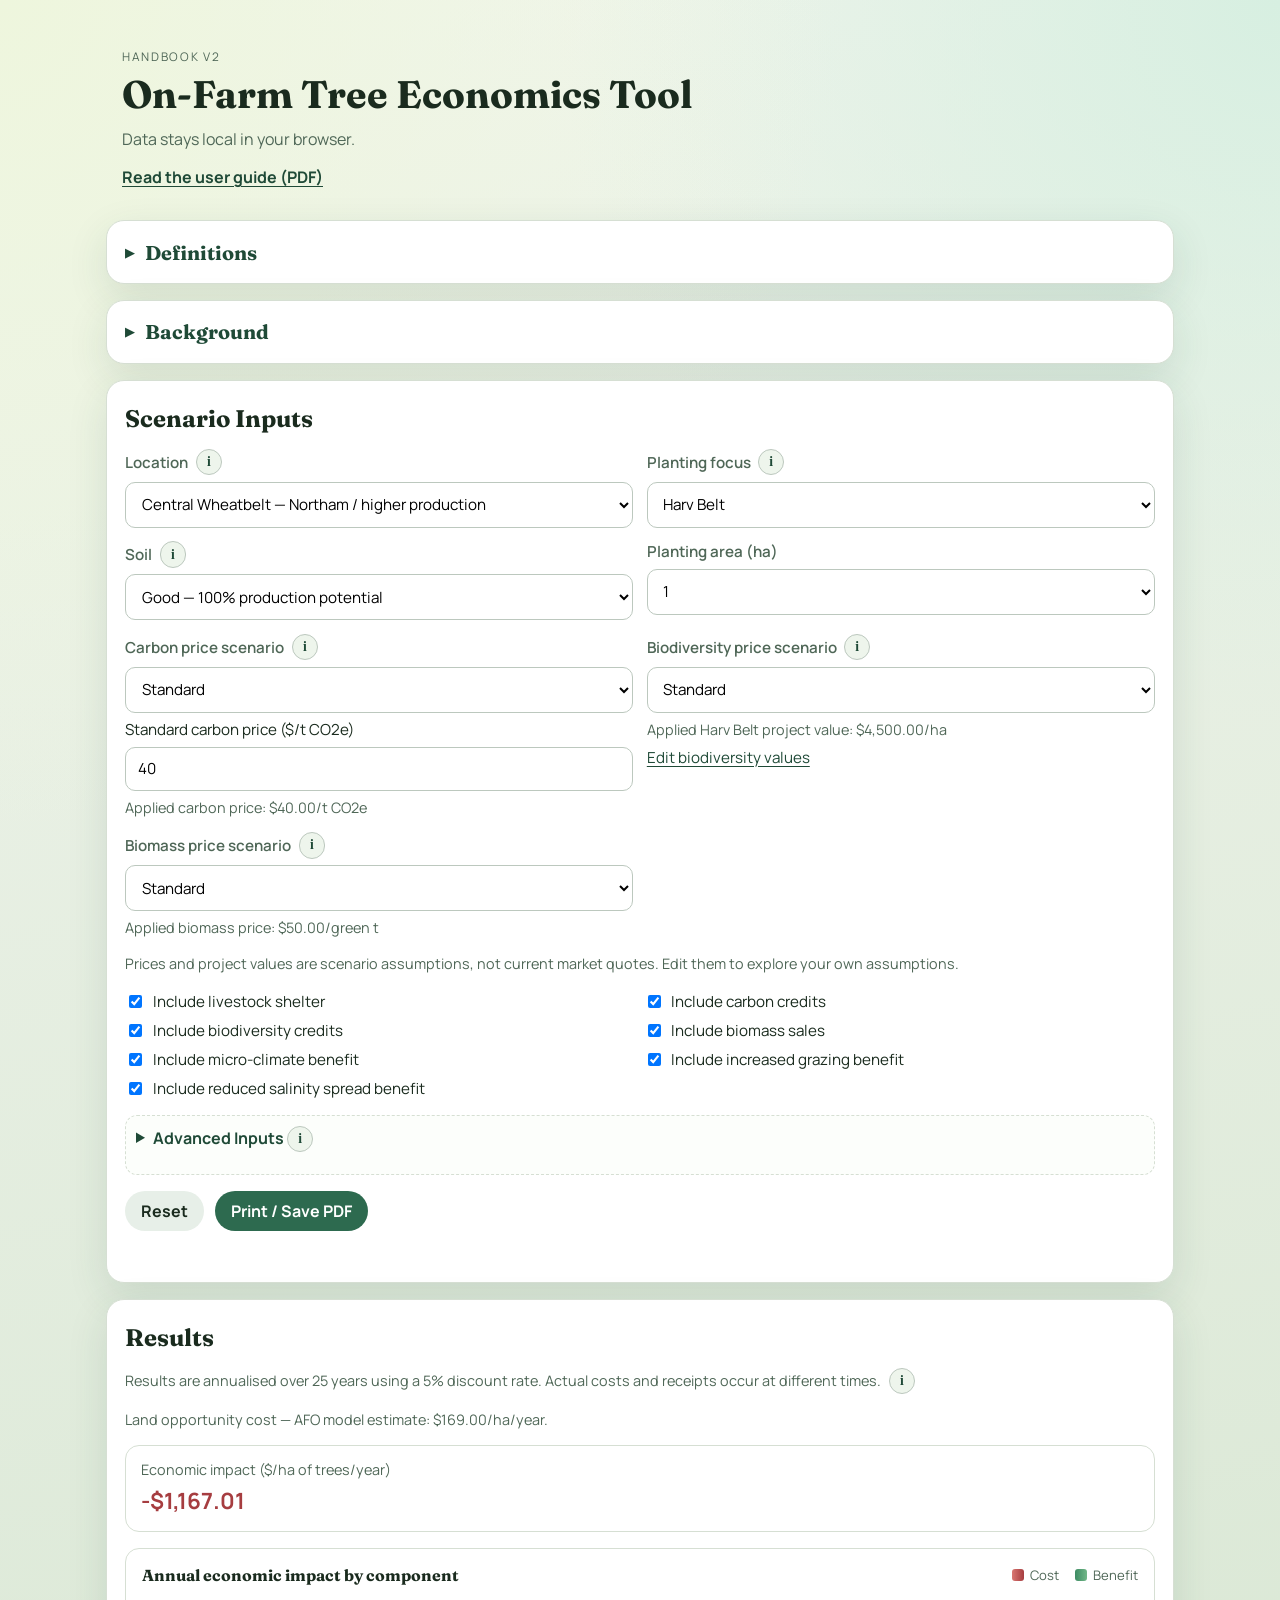
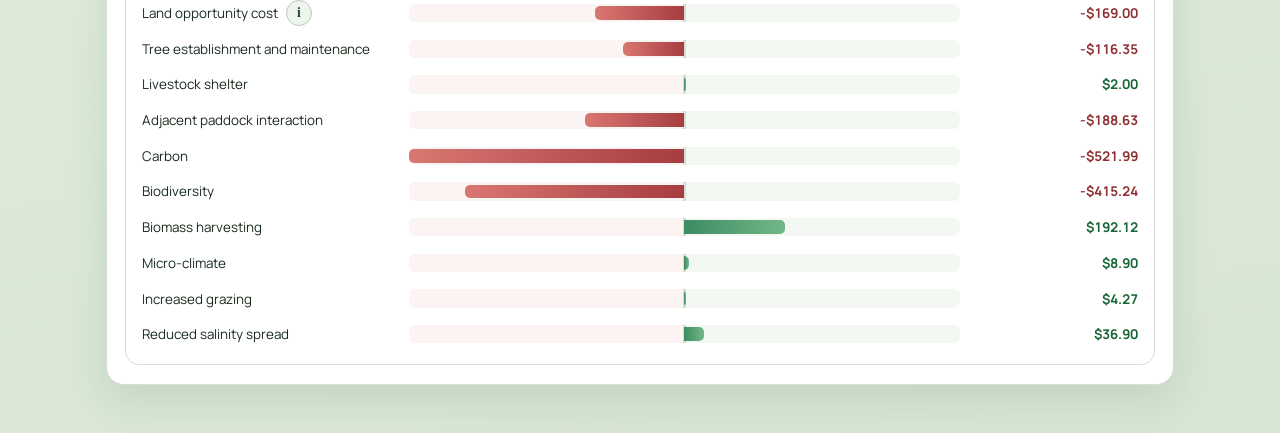
==== commit 1ed1f06f: "Add custom land opportunity cost and clarify economic assumptions" ====
--- a/index.html
+++ b/index.html
@@ -67,13 +67,13 @@
         <article class="background-card">
           <h3>Carbon Sequestration</h3>
           <p>Planting trees can sequester carbon. Projects registered under the ACCU Scheme can generate tradable carbon credits (ACCUs).</p>
-          <p>Once generated, credits can be sold, held as a future asset, or inset on-farm to offset farm emissions. Establishing a carbon project can also involve monitoring, administration, and compliance costs.</p>
+          <p>This calculator values carbon through assumed credit sales and includes project setup and monitoring costs. Carbon retained within a farm emissions account can have value, but that use needs separate accounting and is not an additional sales income stream here.</p>
           <p>The calculation applies land management unit (LMU) scalars: good soils use 1.00, while poor soils use 0.70 in the Central Wheatbelt and 0.845 in the Eastern Wheatbelt. A further 5% risk deduction is applied.</p>
         </article>
         <article class="background-card">
           <h3>Biodiversity</h3>
           <p>Tree plantations, particularly with native species, can enhance on-farm biodiversity. Emerging environmental markets may provide incentives and income streams for projects that deliver biodiversity outcomes.</p>
-          <p>Credit yields and prices can vary substantially by vegetation type and local demand. Past observations commonly report around 4-8 credits/ha and values often in the order of $2,300-$8,500 per credit.</p>
+          <p>Biodiversity outcomes and payments depend on the planting, project arrangements and buyer. The values in this tool are editable modelling assumptions, rather than current market quotes.</p>
           <p>Projects may also face setup and annual monitoring costs.</p>
         </article>
         <article class="background-card">
@@ -136,10 +136,12 @@
           <div class="field"><div class="label-with-info"><label for="focus">Planting focus</label><button type="button" class="info-button" popovertarget="planting-guidance" aria-label="About planting focus options">i</button></div><select id="focus" name="focus"><option>Carb Block</option><option>Carb Belt</option><option>Bio Block</option><option>Harv Belt</option></select></div>
           <div class="field"><div class="label-with-info"><label for="soil">Soil</label><button type="button" class="info-button" popovertarget="soil-guidance" aria-label="About soil production potential">i</button></div><select id="soil" name="soil"><option value="Poor">Poor — 70% production potential</option><option value="Good">Good — 100% production potential</option></select></div>
           <label class="field"><span>Planting area (ha)</span><select name="area"><option value="1">1</option><option value="10">10</option><option value="100">100</option></select></label>
-          <div class="field"><div class="label-with-info"><label for="carbon-price-scenario">Carbon price scenario</label><button type="button" class="info-button" popovertarget="price-guidance" aria-label="About carbon price scenarios">i</button></div><select id="carbon-price-scenario" name="carbonPriceScenario"><option>Low (-50%)</option><option>Standard</option><option>High (+50%)</option></select></div>
-          <div class="field"><div class="label-with-info"><label for="biodiversity-price-scenario">Biodiversity price scenario</label><button type="button" class="info-button" popovertarget="price-guidance" aria-label="About biodiversity price scenarios">i</button></div><select id="biodiversity-price-scenario" name="biodiversityPriceScenario"><option>Low -50%</option><option>Standard</option><option>High +50%</option></select></div>
-          <div class="field"><div class="label-with-info"><label for="biomass-price-scenario">Biomass price scenario</label><button type="button" class="info-button" popovertarget="price-guidance" aria-label="About biomass price scenarios">i</button></div><select id="biomass-price-scenario" name="biomassPriceScenario"><option>Low -50%</option><option>Standard</option><option>High +50%</option></select></div>
+          <div class="field"><div class="label-with-info"><label for="carbon-price-scenario">Carbon price scenario</label><button type="button" class="info-button" popovertarget="price-guidance" aria-label="About carbon price scenarios">i</button></div><select id="carbon-price-scenario" name="carbonPriceScenario"><option>Low (-50%)</option><option>Standard</option><option>High (+50%)</option></select><label for="carbon-price-base">Standard carbon price ($/t CO2e)</label><input id="carbon-price-base" type="number" name="carbonPriceBase" step="1" min="0"><small id="carbon-price-applied" class="input-note"></small></div>
+          <div class="field"><div class="label-with-info"><label for="biodiversity-price-scenario">Biodiversity price scenario</label><button type="button" class="info-button" popovertarget="price-guidance" aria-label="About biodiversity price scenarios">i</button></div><select id="biodiversity-price-scenario" name="biodiversityPriceScenario"><option>Low -50%</option><option>Standard</option><option>High +50%</option></select><small id="biodiversity-value-applied" class="input-note"></small><button id="edit-biodiversity-values" type="button" class="text-button">Edit biodiversity values</button></div>
+          <div class="field"><div class="label-with-info"><label for="biomass-price-scenario">Biomass price scenario</label><button type="button" class="info-button" popovertarget="price-guidance" aria-label="About biomass price scenarios">i</button></div><select id="biomass-price-scenario" name="biomassPriceScenario"><option>Low -50%</option><option>Standard</option><option>High +50%</option></select><small id="biomass-price-applied" class="input-note"></small></div>
         </div>
+
+        <p class="input-note">Prices and project values are scenario assumptions, not current market quotes. Edit them to explore your own assumptions.</p>
 
         <div class="check-grid">
           <label><input type="checkbox" name="includeShelter"> Include livestock shelter</label>
@@ -156,6 +158,12 @@
 
 
           <fieldset class="assumption-group">
+            <legend class="label-with-info">Land opportunity cost <button type="button" class="info-button" popovertarget="land-override-guidance" aria-label="About using your own land opportunity cost">i</button></legend>
+            <label class="override-toggle"><input type="checkbox" name="useCustomLandOpportunityCost"> Use my own annual land opportunity cost</label>
+            <label class="field"><span>Farming profit forgone ($/ha/year)</span><input type="number" name="landOpportunityCostOverride" min="0" step="0.01" disabled></label>
+          </fieldset>
+
+          <fieldset class="assumption-group">
             <legend>Cost - Initial Costs (Site Prep)</legend>
             <div class="field-grid">
               <label class="field"><span>Ripping/Mounding ($/ha)</span><input type="number" name="costRippingMounding" step="1"></label>
@@ -202,17 +210,17 @@
             </div>
           </fieldset>
 
-          <fieldset class="assumption-group">
+          <fieldset id="biodiversity-values" class="assumption-group">
             <legend>Biodiversity Costs and Values</legend>
             <div class="field-grid">
               <label class="field"><span>Setup Monitoring and Auditing ($/farm)</span><input type="number" name="costBiodiversitySetupFarm" step="1"></label>
               <label class="field"><span>Annual Monitoring and Auditing ($/ha)</span><input type="number" name="costBiodiversityAnnualHa" step="1"></label>
             </div>
             <div class="field-grid four-col">
-              <label class="field"><span>Biodiversity Value - Carb Block ($/ha)</span><input type="number" name="biodiversityValueCarbBlock" step="1"></label>
-              <label class="field"><span>Biodiversity Value - Carb Belt ($/ha)</span><input type="number" name="biodiversityValueCarbBelt" step="1"></label>
-              <label class="field"><span>Biodiversity Value - Bio Block ($/ha)</span><input type="number" name="biodiversityValueBioBlock" step="1"></label>
-              <label class="field"><span>Biodiversity Value - Harv Belt ($/ha)</span><input type="number" name="biodiversityValueHarvBelt" step="1"></label>
+              <label class="field"><span>Total Project Value - Carb Block ($/ha)</span><input type="number" name="biodiversityValueCarbBlock" step="1"></label>
+              <label class="field"><span>Total Project Value - Carb Belt ($/ha)</span><input type="number" name="biodiversityValueCarbBelt" step="1"></label>
+              <label class="field"><span>Total Project Value - Bio Block ($/ha)</span><input type="number" name="biodiversityValueBioBlock" step="1"></label>
+              <label class="field"><span>Total Project Value - Harv Belt ($/ha)</span><input type="number" name="biodiversityValueHarvBelt" step="1"></label>
             </div>
           </fieldset>
 
@@ -228,9 +236,6 @@
               <label class="field region-input" data-region="Central wheatbelt"><span>Average Yield - Harv Belt (t CO2e/ha/yr)</span><input type="number" name="carbonYieldHarvBeltCentral" step="0.01"></label>
               <label class="field region-input" data-region="Eastern wheatbelt"><span>Average Yield - Harv Belt (t CO2e/ha/yr)</span><input type="number" name="carbonYieldHarvBeltEastern" step="0.01"></label>
             </div>
-            <div class="field-grid">
-              <label class="field"><span>Carbon Price - Standard ($/t CO2e)</span><input type="number" name="carbonPriceBase" step="1"></label>
-            </div>
           </fieldset>
 
           <fieldset class="assumption-group">
@@ -285,6 +290,8 @@
 
     <section class="panel">
       <h2>Results</h2>
+      <p class="input-note label-with-info">Results are annualised over 25 years using a 5% discount rate. Actual costs and receipts occur at different times. <button type="button" class="info-button" popovertarget="timing-guidance" aria-label="About return timing and annualisation">i</button></p>
+      <p id="land-cost-source" class="input-note"></p>
       <div class="results-grid">
         <article class="result-card">
           <p class="label">Economic impact ($/ha of trees/year)</p>
@@ -362,7 +369,7 @@
       <h2 id="price-guidance-title">Price scenarios</h2>
       <button type="button" class="popover-close" popovertarget="price-guidance" popovertargetaction="hide" aria-label="Close price scenarios help" autofocus>&times;</button>
     </div>
-    <p>Standard uses the price or value in Advanced Inputs. Low reduces it by 50%; High increases it by 50%.</p>
+    <p>Standard uses your entered carbon price or the biomass price and biodiversity project values in Advanced Inputs. Low reduces the relevant price or value by 50%; High increases it by 50%. These are scenario assumptions, not current market quotes. Prices are held constant through the modelled period; future price escalation and CPI are not modelled.</p>
   </section>
 
   <section id="land-guidance" class="info-popover" popover role="dialog" aria-labelledby="land-guidance-title">
@@ -372,6 +379,20 @@
     </div>
     <p>It represents <strong>farming profit forgone</strong>, rather than the purchase value of land.</p>
     <p>The current estimate comes from AFO-derived values selected by <strong>region, soil and planting area</strong>.</p>
+  </section>
+
+  <section id="land-override-guidance" class="info-popover" popover role="dialog" aria-labelledby="land-override-title">
+    <div class="popover-heading"><h2 id="land-override-title">Your own land opportunity cost</h2><button type="button" class="popover-close" popovertarget="land-override-guidance" popovertargetaction="hide" aria-label="Close land override help" autofocus>&times;</button></div>
+    <p>Enter the annual farming profit you expect to forgo on each hectare planted to trees. Consider the best realistic alternative use, including grazing where cropping is unproductive. Enter zero if no farming profit is forgone.</p>
+    <p>A paddock gross margin may differ from whole-farm profit forgone. This input replaces only the land opportunity-cost component; region and soil still set tree-growth assumptions and other farm effects.</p>
+    <p>Turn the option off to return to the AFO model estimate. Reset restores the default settings.</p>
+  </section>
+
+  <section id="timing-guidance" class="info-popover" popover role="dialog" aria-labelledby="timing-title">
+    <div class="popover-heading"><h2 id="timing-title">Return timing</h2><button type="button" class="popover-close" popovertarget="timing-guidance" popovertargetaction="hide" aria-label="Close return timing help" autofocus>&times;</button></div>
+    <p>Upfront and later project costs and returns are converted to equivalent annual amounts over 25 years at a 5% discount rate. The total is an economic comparison, rather than an annual cash-flow forecast or payback period.</p>
+    <p>Carbon uses a changing annual sequestration profile, scaled by the average yield you enter. Biomass receipts occur in modelled harvest years. Biodiversity uses an assumed upfront total project value per hectare, annualised over the same period, less setup and annual monitoring costs.</p>
+    <p>The discount rate reflects the timing of money; it is not a loan interest rate or a CPI adjustment. Some ongoing farming effects are already supplied as annual AFO values.</p>
   </section>
 
   <section id="advanced-guidance" class="info-popover" popover role="dialog" aria-labelledby="advanced-guidance-title">
--- a/styles.css
+++ b/styles.css
@@ -179,6 +179,36 @@
 .field .label-with-info label {
   color: var(--muted);
   font-weight: 600;
+}
+
+.input-note {
+  color: var(--muted);
+  font-size: 0.9rem;
+  line-height: 1.5;
+}
+
+.text-button {
+  justify-self: start;
+  padding: 0;
+  border: 0;
+  background: none;
+  color: var(--brand-deep);
+  font: inherit;
+  text-decoration: underline;
+  text-underline-offset: 0.2em;
+  cursor: pointer;
+}
+
+.override-toggle {
+  display: flex;
+  gap: 0.45rem;
+  align-items: center;
+  margin-bottom: 0.8rem;
+}
+
+input:disabled {
+  color: var(--muted);
+  background: #edf1eb;
 }
 
 .info-button {
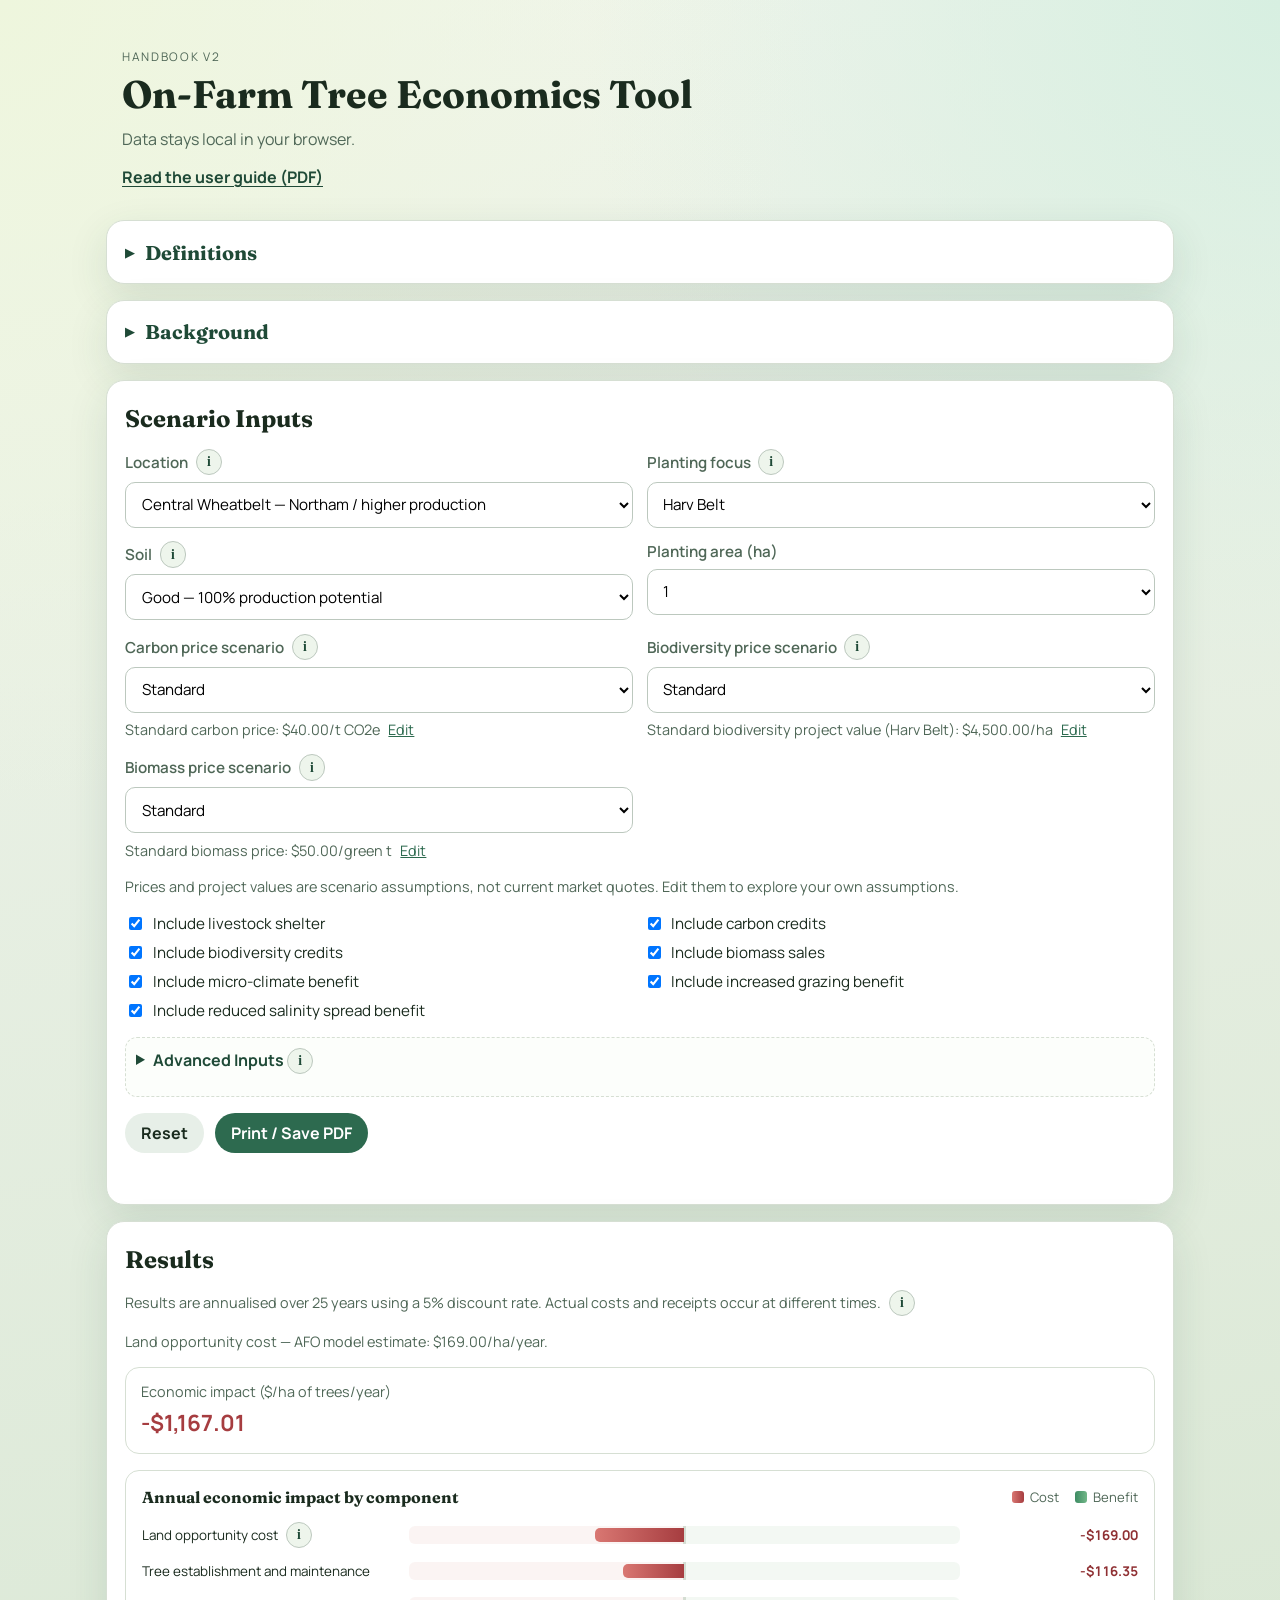
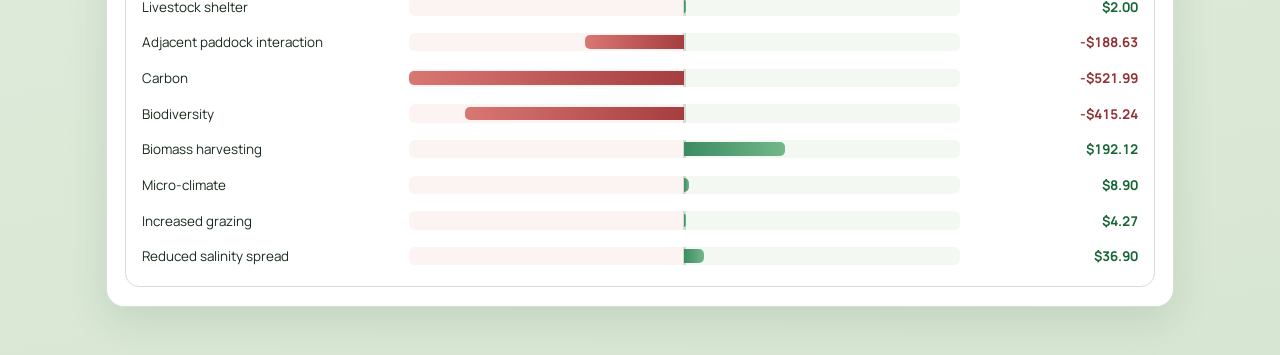
==== commit b2d26ceb: "tweaks" ====
--- a/index.html
+++ b/index.html
@@ -136,9 +136,9 @@
           <div class="field"><div class="label-with-info"><label for="focus">Planting focus</label><button type="button" class="info-button" popovertarget="planting-guidance" aria-label="About planting focus options">i</button></div><select id="focus" name="focus"><option>Carb Block</option><option>Carb Belt</option><option>Bio Block</option><option>Harv Belt</option></select></div>
           <div class="field"><div class="label-with-info"><label for="soil">Soil</label><button type="button" class="info-button" popovertarget="soil-guidance" aria-label="About soil production potential">i</button></div><select id="soil" name="soil"><option value="Poor">Poor — 70% production potential</option><option value="Good">Good — 100% production potential</option></select></div>
           <label class="field"><span>Planting area (ha)</span><select name="area"><option value="1">1</option><option value="10">10</option><option value="100">100</option></select></label>
-          <div class="field"><div class="label-with-info"><label for="carbon-price-scenario">Carbon price scenario</label><button type="button" class="info-button" popovertarget="price-guidance" aria-label="About carbon price scenarios">i</button></div><select id="carbon-price-scenario" name="carbonPriceScenario"><option>Low (-50%)</option><option>Standard</option><option>High (+50%)</option></select><label for="carbon-price-base">Standard carbon price ($/t CO2e)</label><input id="carbon-price-base" type="number" name="carbonPriceBase" step="1" min="0"><small id="carbon-price-applied" class="input-note"></small></div>
-          <div class="field"><div class="label-with-info"><label for="biodiversity-price-scenario">Biodiversity price scenario</label><button type="button" class="info-button" popovertarget="price-guidance" aria-label="About biodiversity price scenarios">i</button></div><select id="biodiversity-price-scenario" name="biodiversityPriceScenario"><option>Low -50%</option><option>Standard</option><option>High +50%</option></select><small id="biodiversity-value-applied" class="input-note"></small><button id="edit-biodiversity-values" type="button" class="text-button">Edit biodiversity values</button></div>
-          <div class="field"><div class="label-with-info"><label for="biomass-price-scenario">Biomass price scenario</label><button type="button" class="info-button" popovertarget="price-guidance" aria-label="About biomass price scenarios">i</button></div><select id="biomass-price-scenario" name="biomassPriceScenario"><option>Low -50%</option><option>Standard</option><option>High +50%</option></select><small id="biomass-price-applied" class="input-note"></small></div>
+          <div class="field"><div class="label-with-info"><label for="carbon-price-scenario">Carbon price scenario</label><button type="button" class="info-button" popovertarget="price-guidance" aria-label="About carbon price scenarios">i</button></div><select id="carbon-price-scenario" name="carbonPriceScenario"><option>Low (-50%)</option><option>Standard</option><option>High (+50%)</option></select><div class="price-note"><small id="carbon-price-applied" class="input-note"></small><button type="button" class="price-edit" data-price-field="carbonPriceBase" aria-label="Edit standard carbon price">Edit</button></div></div>
+          <div class="field"><div class="label-with-info"><label for="biodiversity-price-scenario">Biodiversity price scenario</label><button type="button" class="info-button" popovertarget="price-guidance" aria-label="About biodiversity price scenarios">i</button></div><select id="biodiversity-price-scenario" name="biodiversityPriceScenario"><option>Low -50%</option><option>Standard</option><option>High +50%</option></select><div class="price-note"><small id="biodiversity-value-standard" class="input-note"></small><button type="button" class="price-edit" data-price-field="biodiversityValueHarvBelt" id="edit-biodiversity-value" aria-label="Edit standard biodiversity project value">Edit</button></div></div>
+          <div class="field"><div class="label-with-info"><label for="biomass-price-scenario">Biomass price scenario</label><button type="button" class="info-button" popovertarget="price-guidance" aria-label="About biomass price scenarios">i</button></div><select id="biomass-price-scenario" name="biomassPriceScenario"><option>Low -50%</option><option>Standard</option><option>High +50%</option></select><div class="price-note"><small id="biomass-price-applied" class="input-note"></small><button type="button" class="price-edit" data-price-field="biomassPriceBase" aria-label="Edit standard biomass price">Edit</button></div></div>
         </div>
 
         <p class="input-note">Prices and project values are scenario assumptions, not current market quotes. Edit them to explore your own assumptions.</p>
@@ -226,6 +226,7 @@
 
           <fieldset class="assumption-group">
             <legend>Carbon Sequestration Values</legend>
+            <div class="field-grid"><label class="field"><span>Carbon Price - Standard ($/t CO2e)</span><input id="carbon-price-base" type="number" name="carbonPriceBase" step="1" min="0"></label></div>
             <div class="field-grid four-col">
               <label class="field region-input" data-region="Central wheatbelt"><span>Average Yield - Carb Block (t CO2e/ha/yr)</span><input type="number" name="carbonYieldCarbBlockCentral" step="0.01"></label>
               <label class="field region-input" data-region="Eastern wheatbelt"><span>Average Yield - Carb Block (t CO2e/ha/yr)</span><input type="number" name="carbonYieldCarbBlockEastern" step="0.01"></label>
--- a/styles.css
+++ b/styles.css
@@ -187,17 +187,7 @@
   line-height: 1.5;
 }
 
-.text-button {
-  justify-self: start;
-  padding: 0;
-  border: 0;
-  background: none;
-  color: var(--brand-deep);
-  font: inherit;
-  text-decoration: underline;
-  text-underline-offset: 0.2em;
-  cursor: pointer;
-}
+
 
 .override-toggle {
   display: flex;
@@ -677,3 +667,21 @@
     display: none;
   }
 }
+
+.price-note {
+  display: flex;
+  align-items: baseline;
+  flex-wrap: wrap;
+  gap: 0.5rem;
+}
+
+.price-edit {
+  padding: 0;
+  border: 0;
+  background: transparent;
+  color: var(--brand);
+  font: inherit;
+  font-size: 0.9rem;
+  text-decoration: underline;
+  cursor: pointer;
+}
